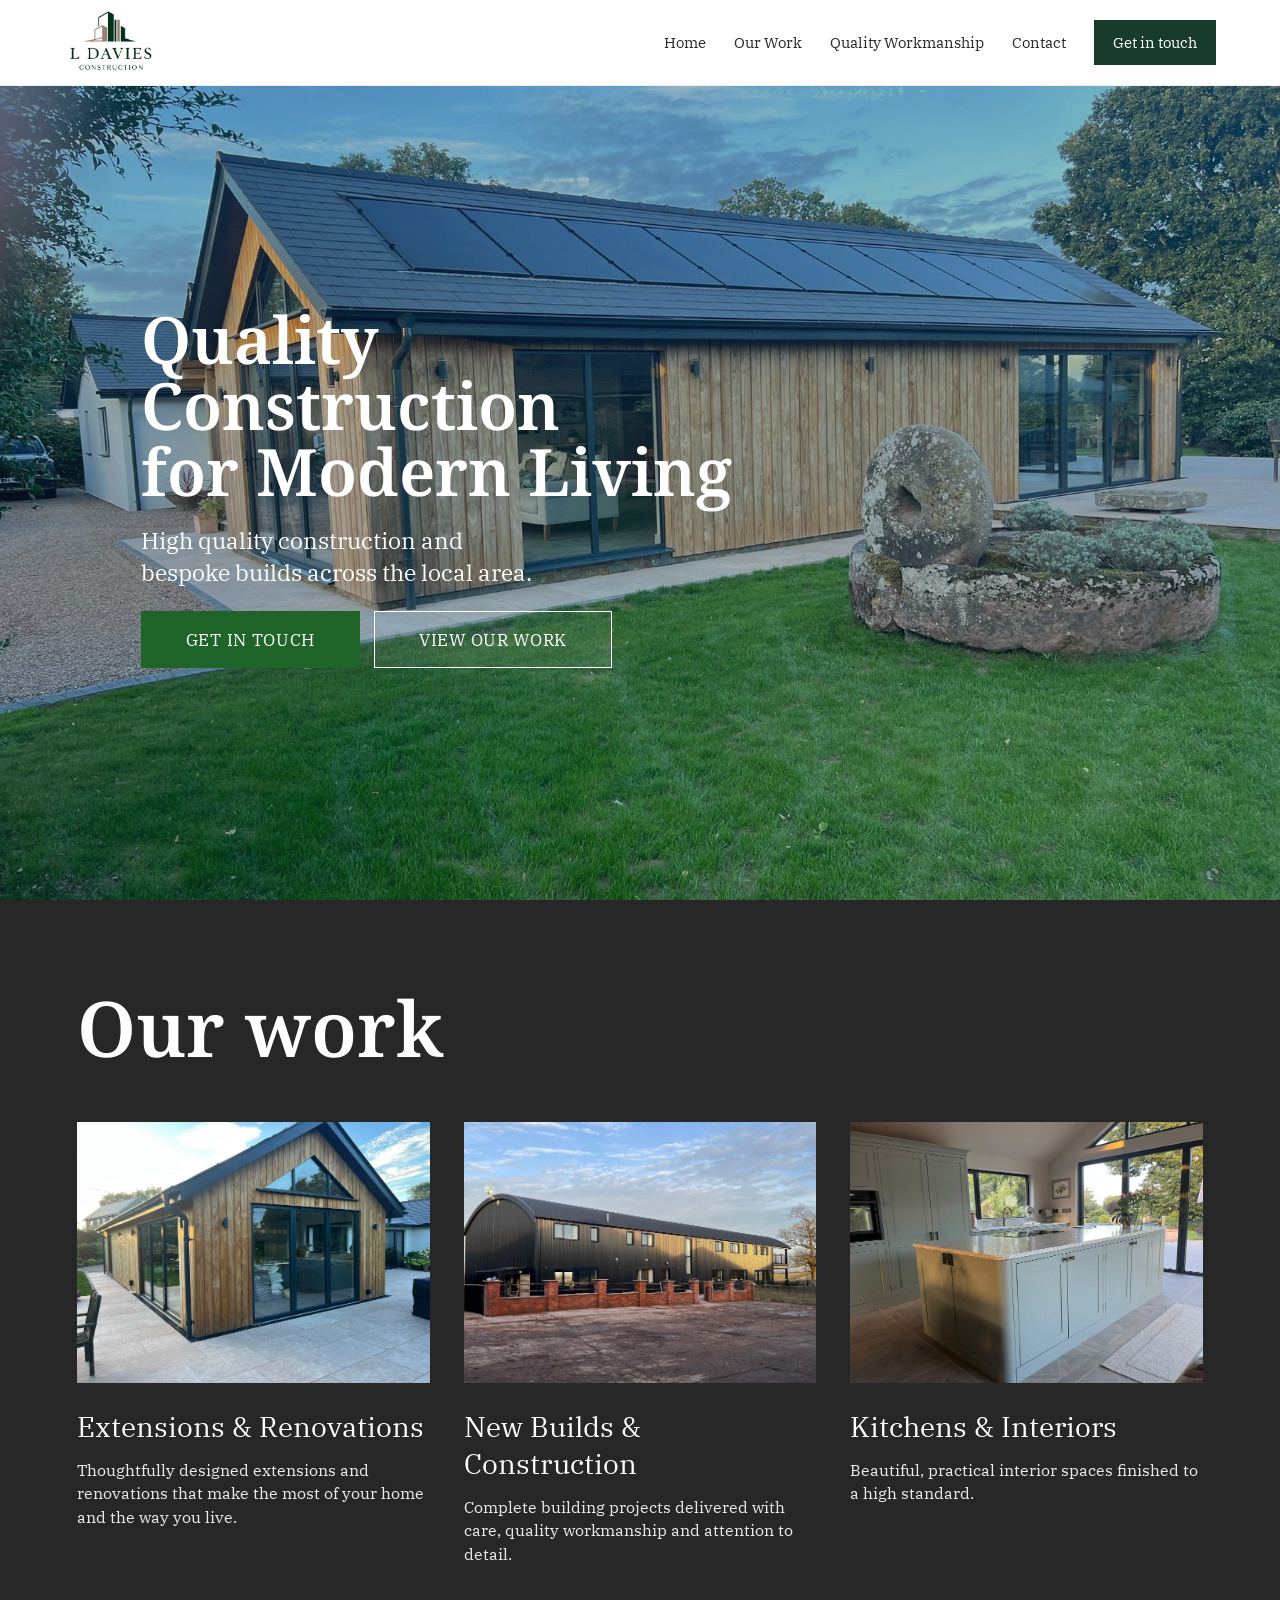
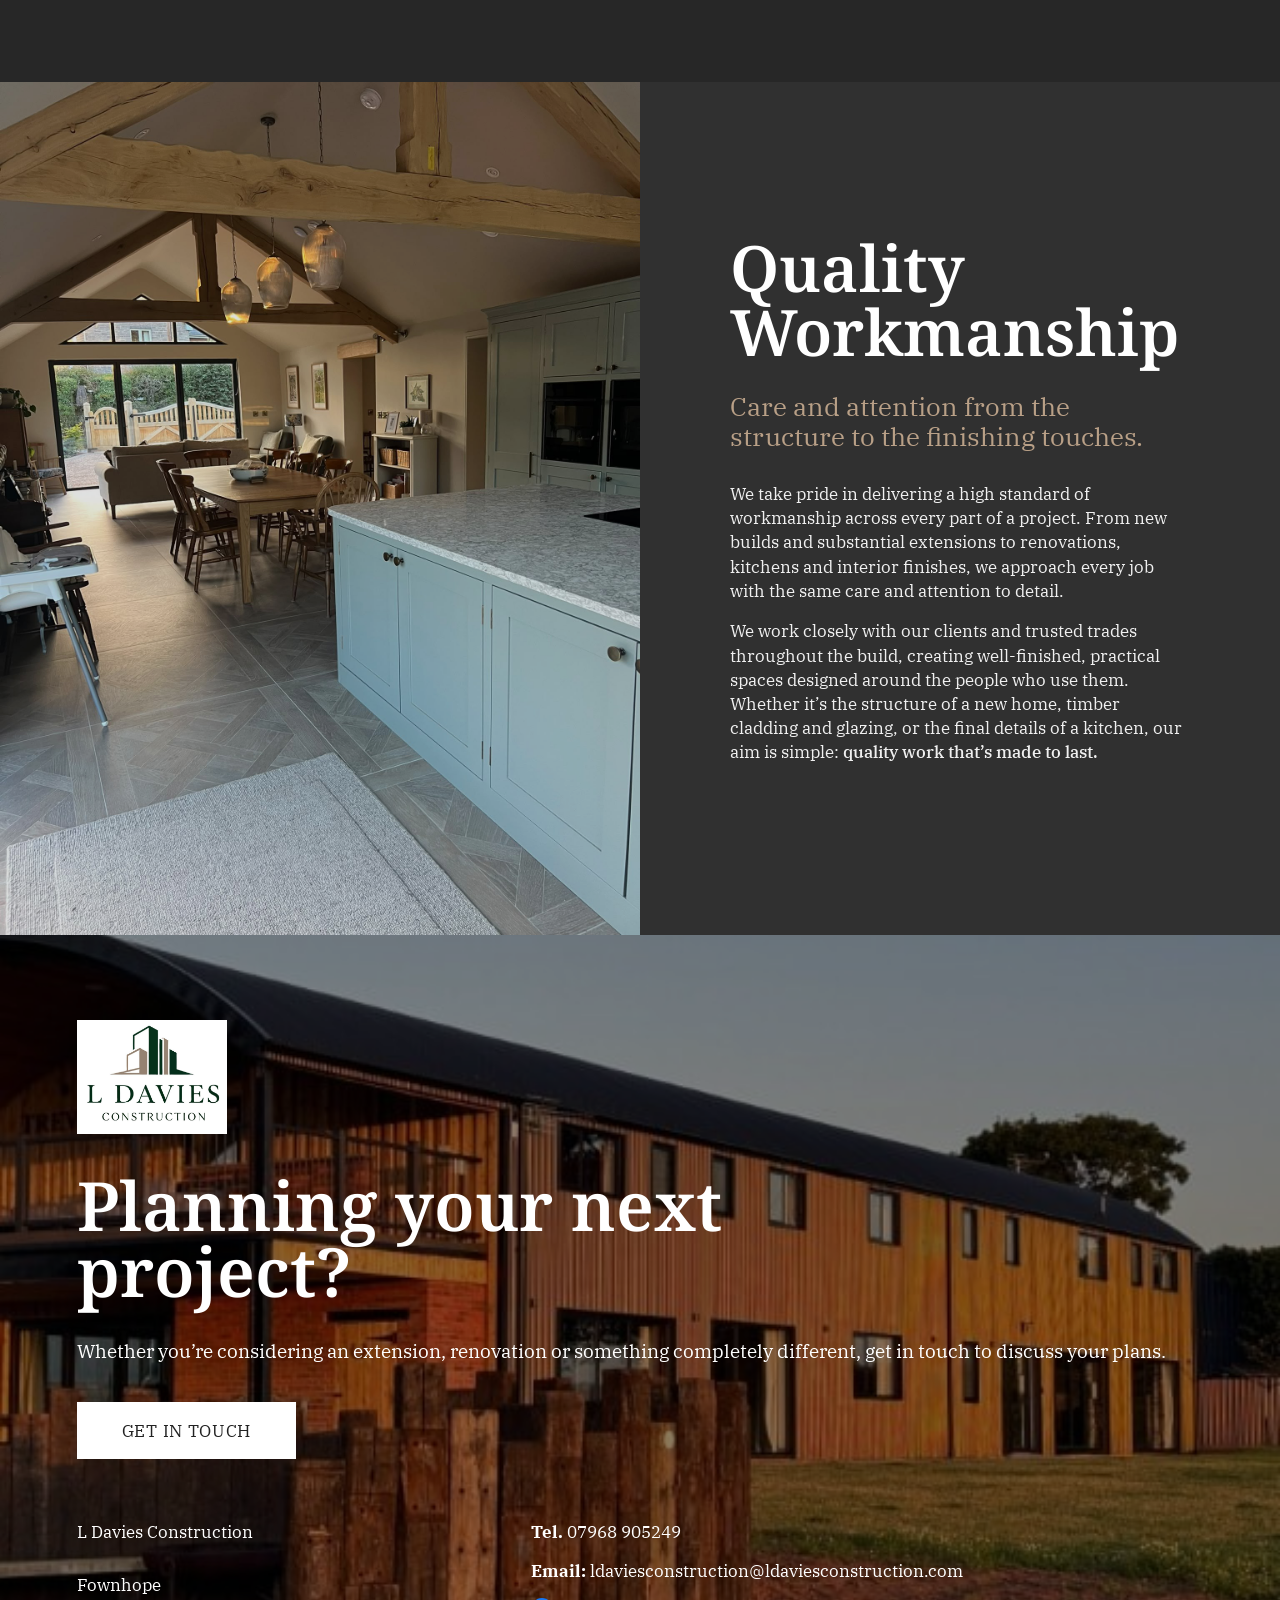
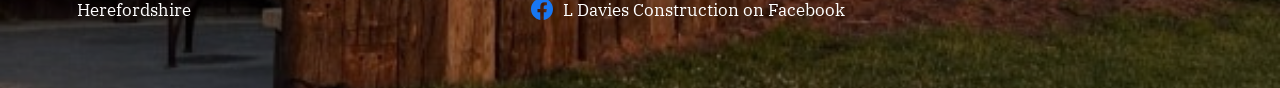
==== index.html @ bc43c735 "Update link text for consistency in navigation" ====
<!doctype html>
<html lang="en-GB">
<head>
  <meta charset="utf-8">
  <meta name="viewport" content="width=device-width, initial-scale=1">
  <title>L Davies Construction | Fownhope, Herefordshire</title>
  <meta name="description" content="L Davies Construction. Quality construction, extensions, renovations and interiors across Herefordshire.">
  <meta name="theme-color" content="#252525">
  <link rel="icon" href="assets/logo.jpg">
  <link rel="stylesheet" href="site.css?v=20260911-1">
</head>
<body>

<header class="topbar">
  <a class="top-logo" href="#home" aria-label="L Davies Construction home">
    <img src="assets/logo.jpg" alt="L Davies Construction">
  </a>
  <button class="menu-toggle" aria-expanded="false" aria-controls="main-nav">Menu</button>
  <nav id="main-nav" class="main-nav" aria-label="Main navigation">
    <a href="#home">Home</a>
    <a href="#work">Our Work</a>
    <a href="#quality">Quality Workmanship</a>
    <a href="#contact">Contact</a>
    <a class="top-contact" href="mailto:ldaviesconstruction@ldaviesconstruction.com?subject=Website%20Enquiry%20-%20L%20Davies%20Construction">Get in touch</a>
  </nav>
</header>

<main>
  <section id="home" class="hero">
    <img class="hero-bg" src="assets/extension-side.jpg" alt="Timber-clad extension by L Davies Construction">
    <div class="hero-shade"></div>
    <div class="hero-copy">
      <h1>Quality<br>Construction<br>for Modern Living</h1>
      <p>High quality construction and<br>bespoke builds across the local area.</p>
      <div class="hero-buttons">
        <a class="btn btn-green" href="mailto:ldaviesconstruction@ldaviesconstruction.com?subject=Website%20Enquiry%20-%20L%20Davies%20Construction">Get in touch</a>
        <a class="btn btn-outline" href="#work">View our work</a>
      </div>
    </div>
  </section>

  <section id="work" class="our-work">
    <div class="section-wrap">
      <h2>Our work</h2>
      <div class="work-columns">
        <article class="work-item">
          <img src="assets/extension-front.jpg" alt="Completed extension and renovation">
          <h3>Extensions &amp; Renovations</h3>
          <p>Thoughtfully designed extensions and renovations that make the most of your home and the way you live.</p>
        </article>
        <article class="work-item">
          <img src="assets/trevern-black.jpg" alt="Completed new build construction project">
          <h3>New Builds &amp; Construction</h3>
          <p>Complete building projects delivered with care, quality workmanship and attention to detail.</p>
        </article>
        <article class="work-item">
          <img src="assets/kitchen-main.jpg" alt="Completed kitchen and interior">
          <h3>Kitchens &amp; Interiors</h3>
          <p>Beautiful, practical interior spaces finished to a high standard.</p>
        </article>
      </div>
    </div>
  </section>

  <section id="quality" class="quality">
    <div class="quality-photo">
      <img src="assets/kitchen-wide.jpg" alt="Finished kitchen by L Davies Construction">
      <div class="quality-photo-shade"></div>
    </div>
    <div class="quality-text">
      <h2>Quality Workmanship</h2>
      <h3>Care and attention from the structure to the finishing touches.</h3>
      <p>We take pride in delivering a high standard of workmanship across every part of a project. From new builds and substantial extensions to renovations, kitchens and interior finishes, we approach every job with the same care and attention to detail.</p>
      <p>We work closely with our clients and trusted trades throughout the build, creating well-finished, practical spaces designed around the people who use them. Whether it’s the structure of a new home, timber cladding and glazing, or the final details of a kitchen, our aim is simple: <strong>quality work that’s made to last.</strong></p>
    </div>
  </section>

  <section id="contact" class="contact">
    <img class="contact-bg" src="assets/hero.jpg" alt="L Davies Construction completed project">
    <div class="contact-shade"></div>
    <div class="contact-inner">
      <img class="contact-logo" src="assets/logo.jpg" alt="L Davies Construction">
      <h2>Planning your next<br>project?</h2>
      <p class="contact-intro">Whether you’re considering an extension, renovation or something completely different, get in touch to discuss your plans.</p>
      <a class="btn btn-light contact-cta" href="mailto:ldaviesconstruction@ldaviesconstruction.com?subject=Website%20Enquiry%20-%20L%20Davies%20Construction">Get in touch</a>

      <div class="contact-grid">
        <div>
          <p class="business-name">L Davies Construction</p>
          <p>Fownhope<br>Herefordshire</p>
        </div>
        <div>
          <p><strong>Tel.</strong> <a href="tel:+447968905249">07968 905249</a></p>
          <p><strong>Email:</strong> <a href="mailto:ldaviesconstruction@ldaviesconstruction.com?subject=Website%20Enquiry%20-%20L%20Davies%20Construction">ldaviesconstruction@ldaviesconstruction.com</a></p>
          <p class="facebook-line">
            <a href="https://www.facebook.com/profile.php?id=61593290774981" target="_blank" rel="noopener" aria-label="L Davies Construction on Facebook">
              <span class="facebook-icon" aria-hidden="true">
                <svg viewBox="0 0 24 24" focusable="false" aria-hidden="true">
                  <path d="M24 12.073C24 5.405 18.627 0 12 0S0 5.405 0 12.073C0 18.099 4.388 23.094 10.125 24v-8.437H7.078v-3.49h3.047V9.413c0-3.023 1.792-4.69 4.533-4.69 1.312 0 2.686.235 2.686.235v2.971h-1.513c-1.49 0-1.956.93-1.956 1.887v2.257h3.328l-.532 3.49h-2.796V24C19.612 23.094 24 18.099 24 12.073z"/>
                </svg>
              </span>
              <span>L Davies Construction on Facebook</span>
            </a>
          </p>
        </div>
      </div>
    </div>
  </section>
</main>

<script>
const toggle = document.querySelector('.menu-toggle');
const nav = document.querySelector('.main-nav');
toggle.addEventListener('click', () => {
  const open = nav.classList.toggle('open');
  toggle.setAttribute('aria-expanded', String(open));
});
nav.querySelectorAll('a').forEach(link => {
  link.addEventListener('click', () => {
    nav.classList.remove('open');
    toggle.setAttribute('aria-expanded', 'false');
  });
});
</script>
</body>
</html>
---- site.css ----
@import url('https://fonts.googleapis.com/css2?family=IBM+Plex+Serif:wght@400;500&family=Noto+Serif:wght@600&display=swap');

*{box-sizing:border-box}
html{scroll-behavior:smooth}
:root{--charcoal:#272727;--charcoal2:#303030;--green:#1f6429;--gold:#b9a087;--white:#fff}
body{margin:0;font-family:"IBM Plex Serif",Georgia,serif;font-weight:400;color:#fff;background:#fff}
img{display:block;max-width:100%}
a{color:inherit}
h1,h2,h3,p{margin-top:0}
p{line-height:1.45}

.hero h1,.our-work h2,.quality-text h2,.contact h2{
  font-family:"Noto Serif",Georgia,serif;
  font-weight:600;
  background:transparent!important;
}
.hero h1::before,.hero h1::after,
.our-work h2::before,.our-work h2::after,
.quality-text h2::before,.quality-text h2::after,
.contact h2::before,.contact h2::after{
  content:none!important;
  display:none!important;
}

h3,p,a,button,.main-nav,.btn,.contact-grid,.work-item p,.quality-text p{
  font-family:"IBM Plex Serif",Georgia,serif;
  font-weight:400;
}

.topbar{height:86px;background:#fff;display:flex;align-items:center;justify-content:space-between;gap:32px;padding:0 5vw;position:sticky;top:0;z-index:100;border-bottom:1px solid #eee}
.top-logo img{height:70px;width:auto}
.main-nav{display:flex;align-items:center;gap:28px}
.main-nav a{color:#2b2b2b;text-decoration:none;font-size:.92rem;font-weight:400}
.main-nav .top-contact{background:#173c2b;color:#fff;padding:13px 19px}
.menu-toggle{display:none;border:0;background:none;color:#222;font-weight:400;font-size:1rem}

.hero{position:relative;min-height:760px;height:calc(100vh - 86px);overflow:hidden;background:#222}
.hero-bg{position:absolute;inset:0;width:100%;height:100%;object-fit:cover;object-position:center center}
.hero-shade{position:absolute;inset:0;background:rgba(17,45,58,.30)}
.hero-copy{position:absolute;z-index:2;left:11%;top:27%;max-width:760px}
.hero h1{font-size:clamp(3.7rem,5.1vw,5.7rem);line-height:1.01;margin-bottom:20px}
.hero p{font-size:clamp(1.35rem,1.8vw,1.9rem);line-height:1.42;margin-bottom:22px}
.hero-buttons{display:flex;gap:14px;flex-wrap:wrap}
.btn{display:inline-block;padding:16px 44px;font-size:1.08rem;font-weight:400;text-transform:uppercase;letter-spacing:.04em;text-decoration:none;border:1px solid transparent}
.btn-green{background:var(--green);color:#fff}
.btn-outline{background:rgba(255,255,255,.06);color:#fff;border-color:#fff}
.btn-light{background:#fff;color:#222;text-decoration:none}

.our-work{background:var(--charcoal);padding:90px 6vw 100px}
.section-wrap{max-width:1500px;margin:0 auto}
.our-work h2{font-size:clamp(3.5rem,6vw,6.3rem);line-height:1;margin-bottom:55px}
.work-columns{display:grid;grid-template-columns:repeat(3,1fr);gap:34px}
.work-item img{width:100%;aspect-ratio:1.35/1;object-fit:cover;margin-bottom:25px}
.work-item h3{font-size:clamp(1.6rem,2.2vw,2.2rem);margin-bottom:14px;font-weight:400}
.work-item p{color:#ececec;font-size:1rem;max-width:430px}

.quality{min-height:690px;display:grid;grid-template-columns:1fr 1fr}
.quality-photo{position:relative;min-height:690px;overflow:hidden}
.quality-photo img{width:100%;height:100%;object-fit:cover}
.quality-photo-shade{position:absolute;inset:0;background:rgba(0,0,0,.12)}
.quality-text{background:var(--charcoal2);padding:8vw 7vw;display:flex;flex-direction:column;justify-content:center}
.quality-text h2{font-size:clamp(3.2rem,5vw,5.8rem);line-height:1;margin-bottom:28px}
.quality-text h3{color:var(--gold);font-size:clamp(1.3rem,2vw,2rem);line-height:1.18;margin-bottom:30px;font-weight:400}
.quality-text p{font-size:1.04rem;color:#f0f0f0;max-width:700px;font-weight:400}
.quality-text strong{font-weight:500}

.contact{position:relative;min-height:700px;overflow:hidden}
.contact-bg{position:absolute;inset:0;width:100%;height:100%;object-fit:cover}
.contact-shade{position:absolute;inset:0;background:rgba(0,0,0,.46)}
.contact-inner{position:relative;z-index:2;max-width:1500px;min-height:700px;margin:0 auto;padding:85px 6vw 48px;display:flex;flex-direction:column}
.contact-logo{display:block;width:150px;height:auto;margin-bottom:38px}
.contact h2{font-size:clamp(3.4rem,5.3vw,5.5rem);line-height:.96;max-width:760px;margin-bottom:34px}
.contact-intro{font-size:clamp(1.1rem,1.5vw,1.35rem);font-weight:400;max-width:1100px}
.contact-cta{align-self:flex-start;margin-top:18px}
.contact-grid{margin-top:auto;padding-top:60px;display:grid;grid-template-columns:1fr 1.8fr;gap:80px;font-size:1.08rem;font-weight:400}
.contact-grid p{margin-bottom:14px}
.contact-grid a{text-decoration:none}
.contact-grid a:hover{text-decoration:underline}
.business-name{margin-bottom:28px!important;font-weight:400}
.facebook-line a{display:inline-flex;align-items:center;gap:10px}
.facebook-icon{width:22px;height:22px;flex:0 0 22px;display:inline-flex}
.facebook-icon svg{width:100%;height:100%;fill:#1877F2}

@media (max-width:900px){
  .topbar{height:76px;padding:0 22px}
  .top-logo img{height:60px}
  .menu-toggle{display:block}
  .main-nav{display:none;position:absolute;top:76px;left:0;right:0;background:#fff;padding:20px 24px 26px;flex-direction:column;align-items:stretch;gap:18px;border-bottom:1px solid #ddd}
  .main-nav.open{display:flex}
  .main-nav .top-contact{text-align:center}
  .hero{min-height:690px;height:auto}
  .hero-copy{position:relative;left:auto;top:auto;padding:230px 24px 70px;max-width:680px}
  .hero h1{font-size:3.55rem}
  .hero p{font-size:1.3rem}
  .btn{padding:15px 26px;font-size:1rem}
  .our-work{padding:70px 24px}
  .work-columns{grid-template-columns:1fr;gap:52px}
  .work-item img{aspect-ratio:16/10}
  .quality{grid-template-columns:1fr}
  .quality-photo{min-height:420px}
  .quality-text{padding:65px 24px}
  .contact{min-height:720px}
  .contact-inner{padding:70px 24px 38px;min-height:720px}
  .contact-grid{grid-template-columns:1fr;gap:18px;padding-top:45px}
}

@media (max-width:520px){
  .hero{min-height:670px}
  .hero-bg{object-position:58% center}
  .hero-shade{background:linear-gradient(90deg,rgba(15,35,42,.55),rgba(15,35,42,.2))}
  .hero-copy{padding-top:220px;padding-bottom:55px}
  .hero h1{font-size:2.95rem}
  .hero p{font-size:1.12rem}
  .hero-buttons{flex-direction:column;align-items:flex-start}
  .our-work h2,.quality-text h2,.contact h2{font-size:3rem}
}
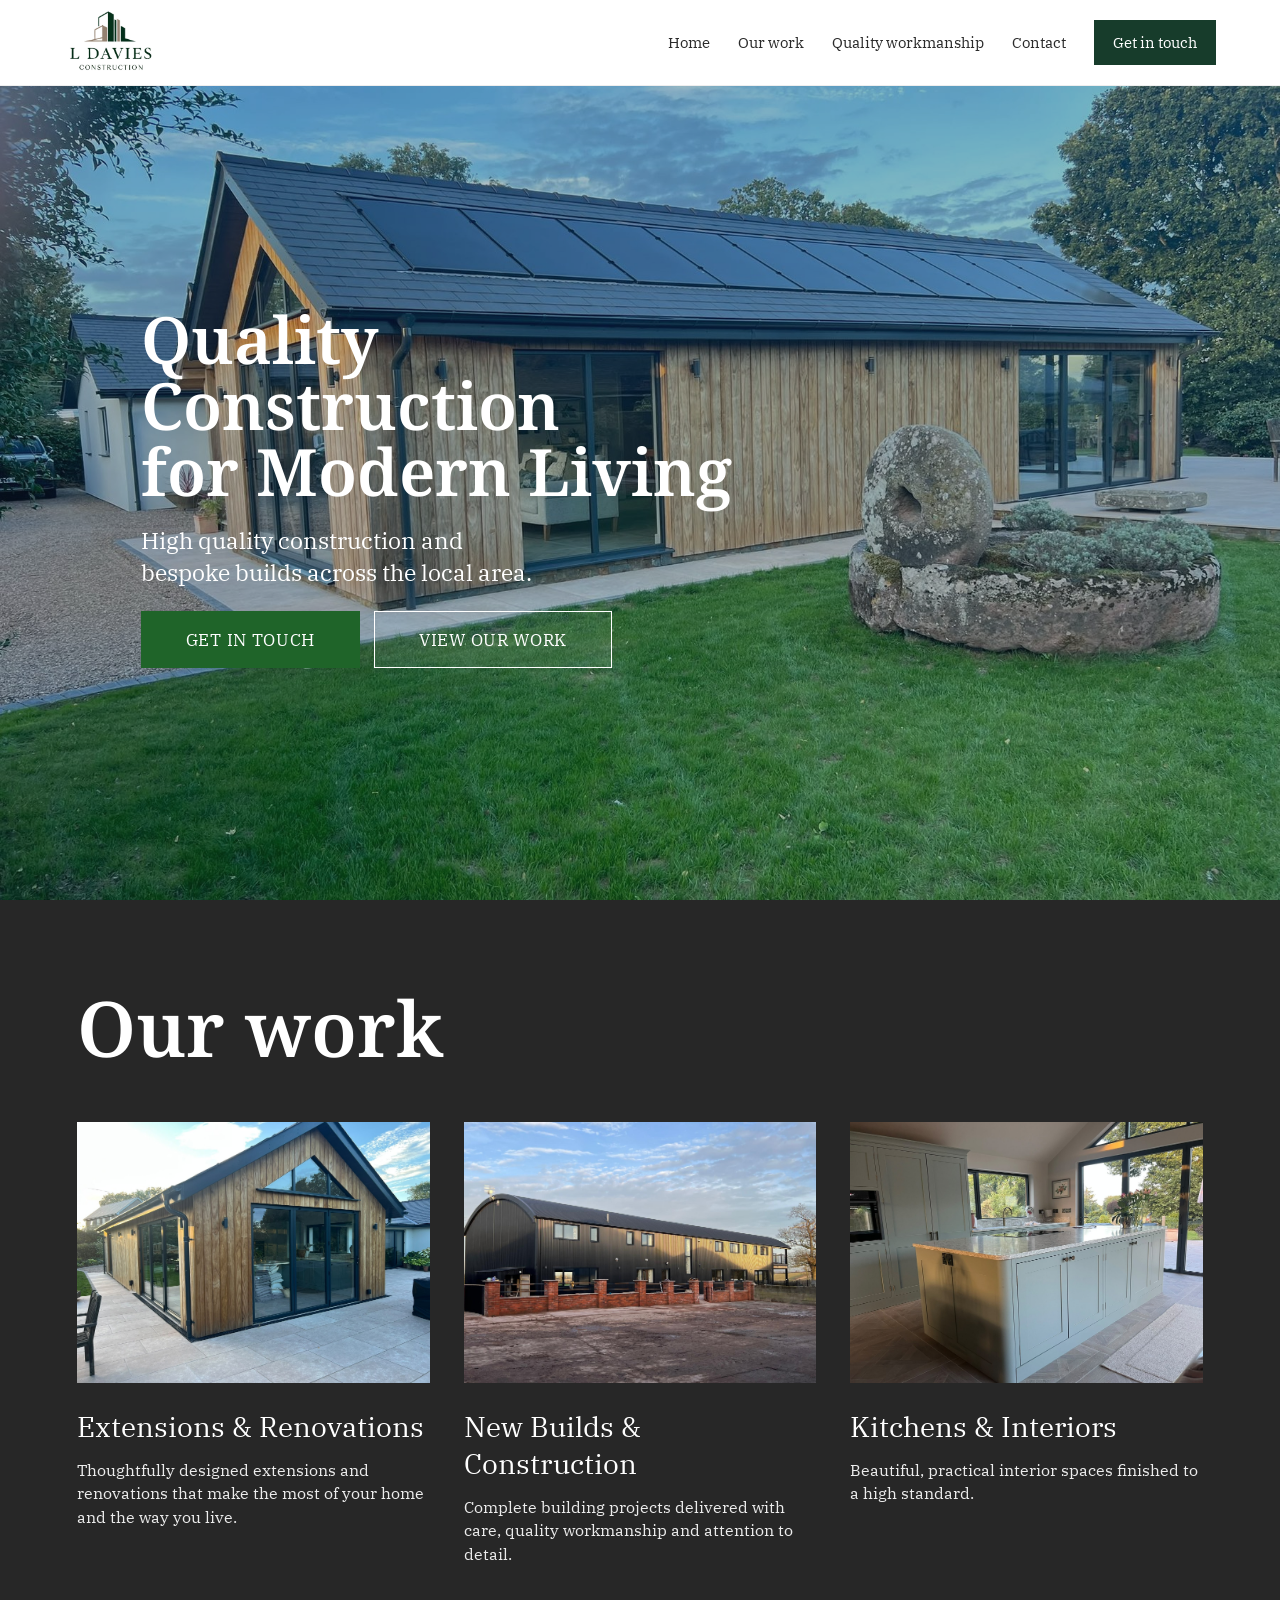
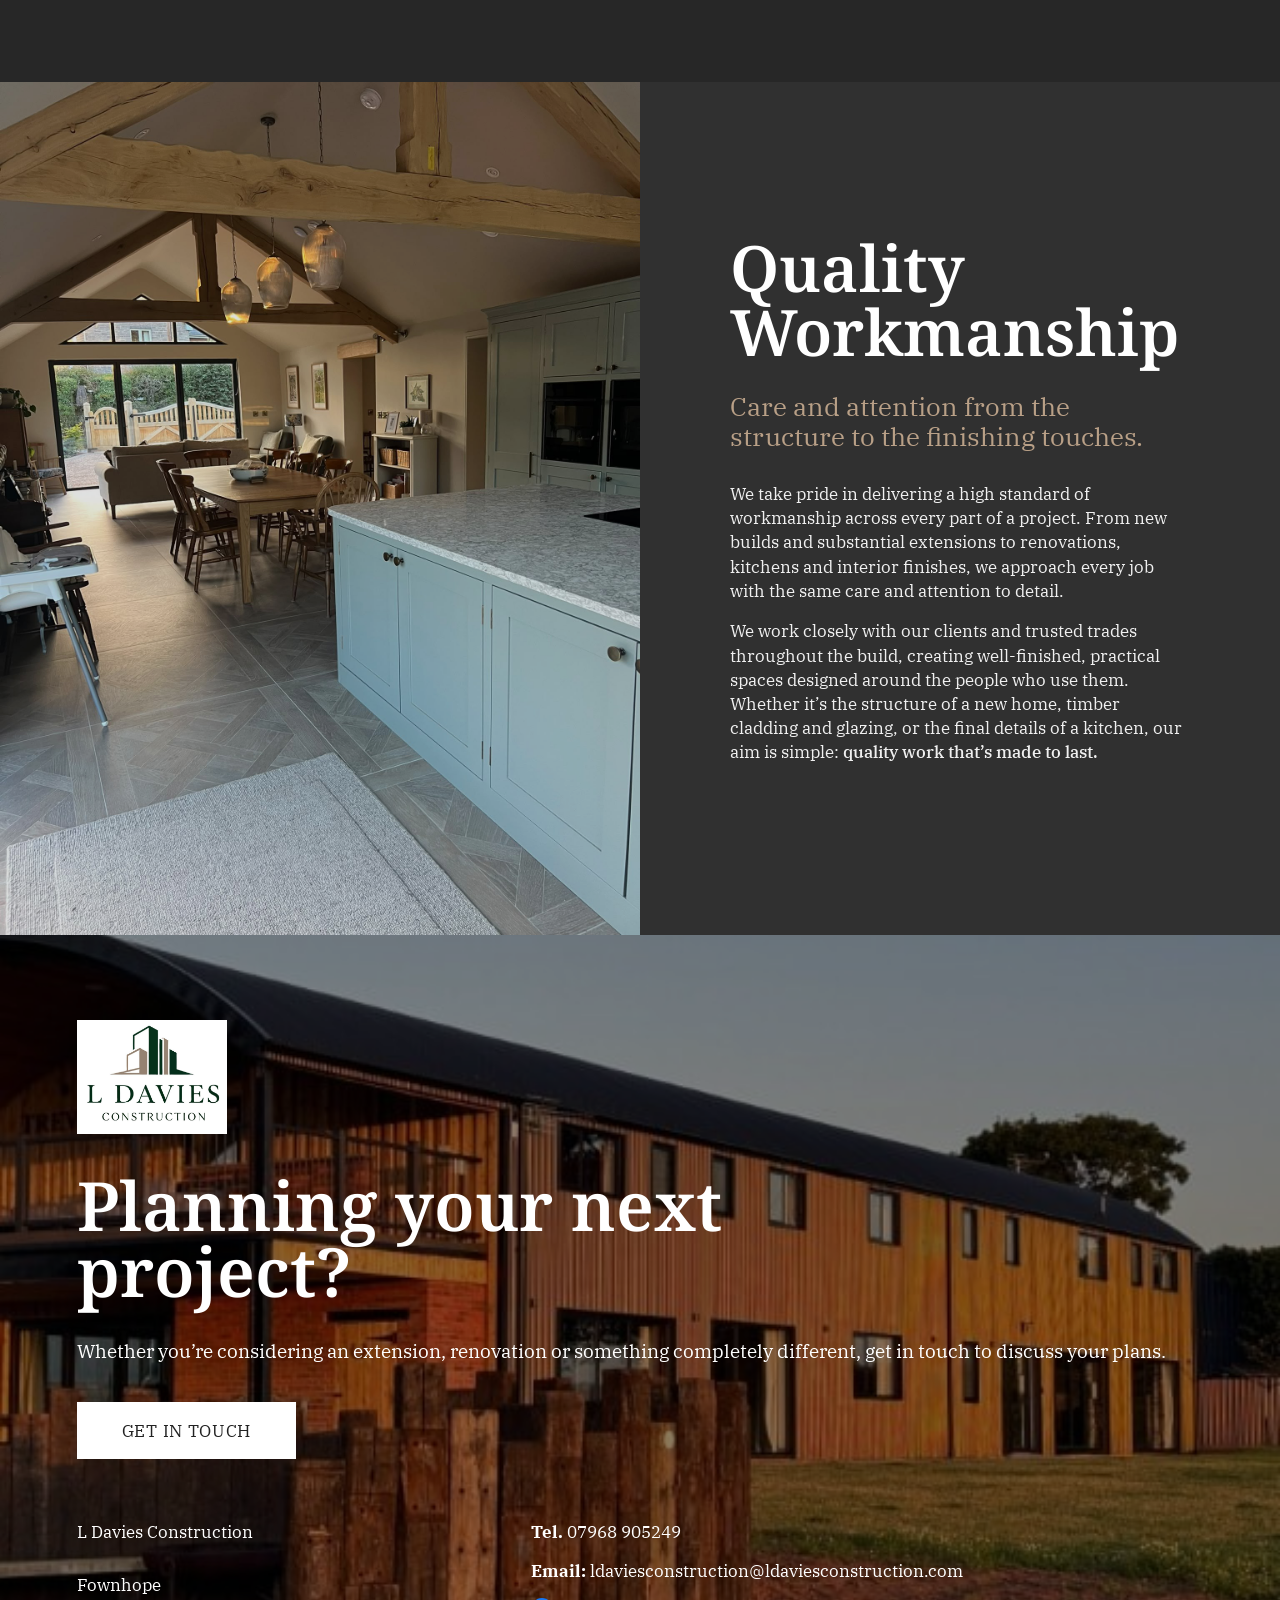
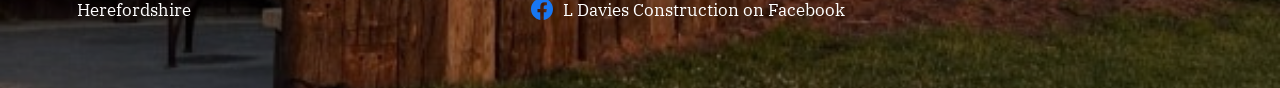
==== commit d92ef7f5: "Add files via upload" ====
--- a/index.html
+++ b/index.html
@@ -18,8 +18,8 @@
   <button class="menu-toggle" aria-expanded="false" aria-controls="main-nav">Menu</button>
   <nav id="main-nav" class="main-nav" aria-label="Main navigation">
     <a href="#home">Home</a>
-    <a href="#work">Our Work</a>
-    <a href="#quality">Quality Workmanship</a>
+    <a href="work.html">Our work</a>
+    <a href="#quality">Quality workmanship</a>
     <a href="#contact">Contact</a>
     <a class="top-contact" href="mailto:ldaviesconstruction@ldaviesconstruction.com?subject=Website%20Enquiry%20-%20L%20Davies%20Construction">Get in touch</a>
   </nav>
@@ -34,7 +34,7 @@
       <p>High quality construction and<br>bespoke builds across the local area.</p>
       <div class="hero-buttons">
         <a class="btn btn-green" href="mailto:ldaviesconstruction@ldaviesconstruction.com?subject=Website%20Enquiry%20-%20L%20Davies%20Construction">Get in touch</a>
-        <a class="btn btn-outline" href="#work">View our work</a>
+        <a class="btn btn-outline" href="work.html">View our work</a>
       </div>
     </div>
   </section>
@@ -45,17 +45,17 @@
       <div class="work-columns">
         <article class="work-item">
           <img src="assets/extension-front.jpg" alt="Completed extension and renovation">
-          <h3>Extensions &amp; Renovations</h3>
+          <h3><a href="work.html?filter=extensions" style="color:inherit;text-decoration:none">Extensions &amp; Renovations</a></h3>
           <p>Thoughtfully designed extensions and renovations that make the most of your home and the way you live.</p>
         </article>
         <article class="work-item">
           <img src="assets/trevern-black.jpg" alt="Completed new build construction project">
-          <h3>New Builds &amp; Construction</h3>
+          <h3><a href="work.html?filter=new-builds" style="color:inherit;text-decoration:none">New Builds &amp; Construction</a></h3>
           <p>Complete building projects delivered with care, quality workmanship and attention to detail.</p>
         </article>
         <article class="work-item">
           <img src="assets/kitchen-main.jpg" alt="Completed kitchen and interior">
-          <h3>Kitchens &amp; Interiors</h3>
+          <h3><a href="work.html?filter=interiors" style="color:inherit;text-decoration:none">Kitchens &amp; Interiors</a></h3>
           <p>Beautiful, practical interior spaces finished to a high standard.</p>
         </article>
       </div>
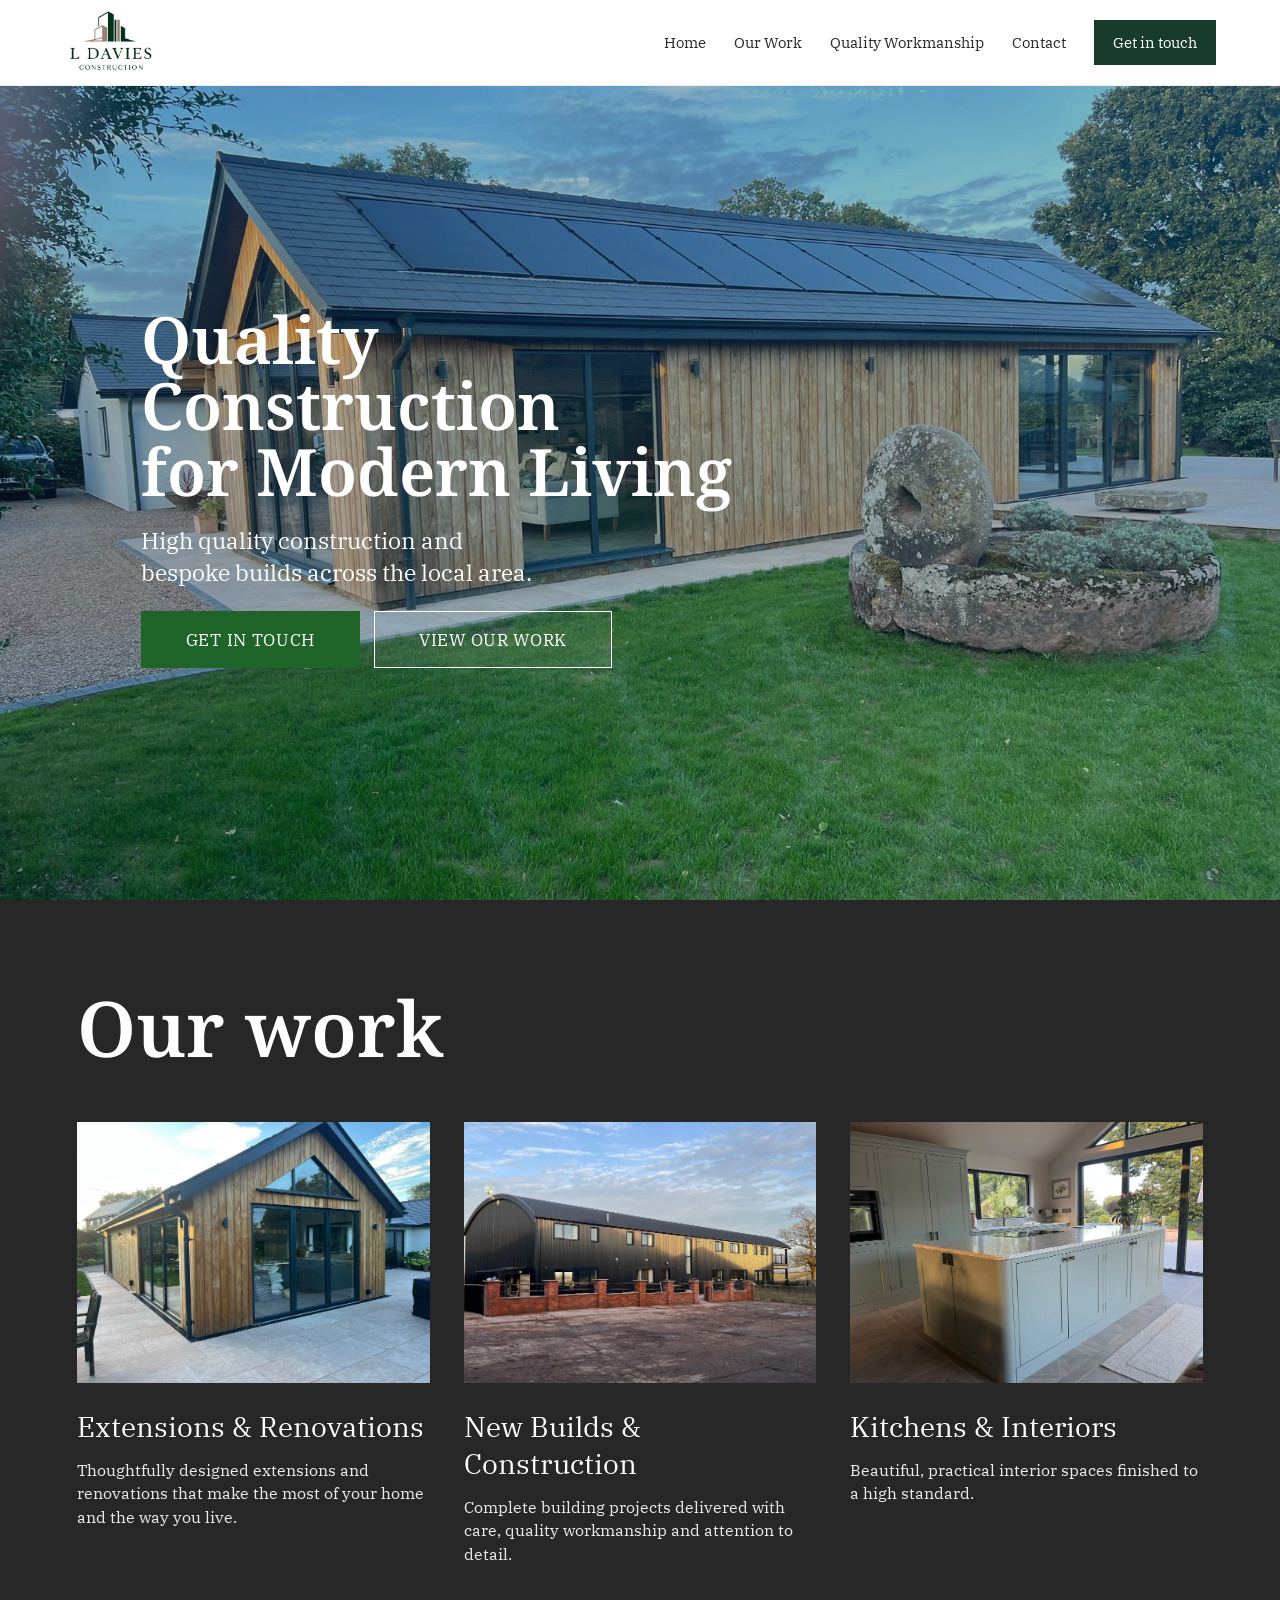
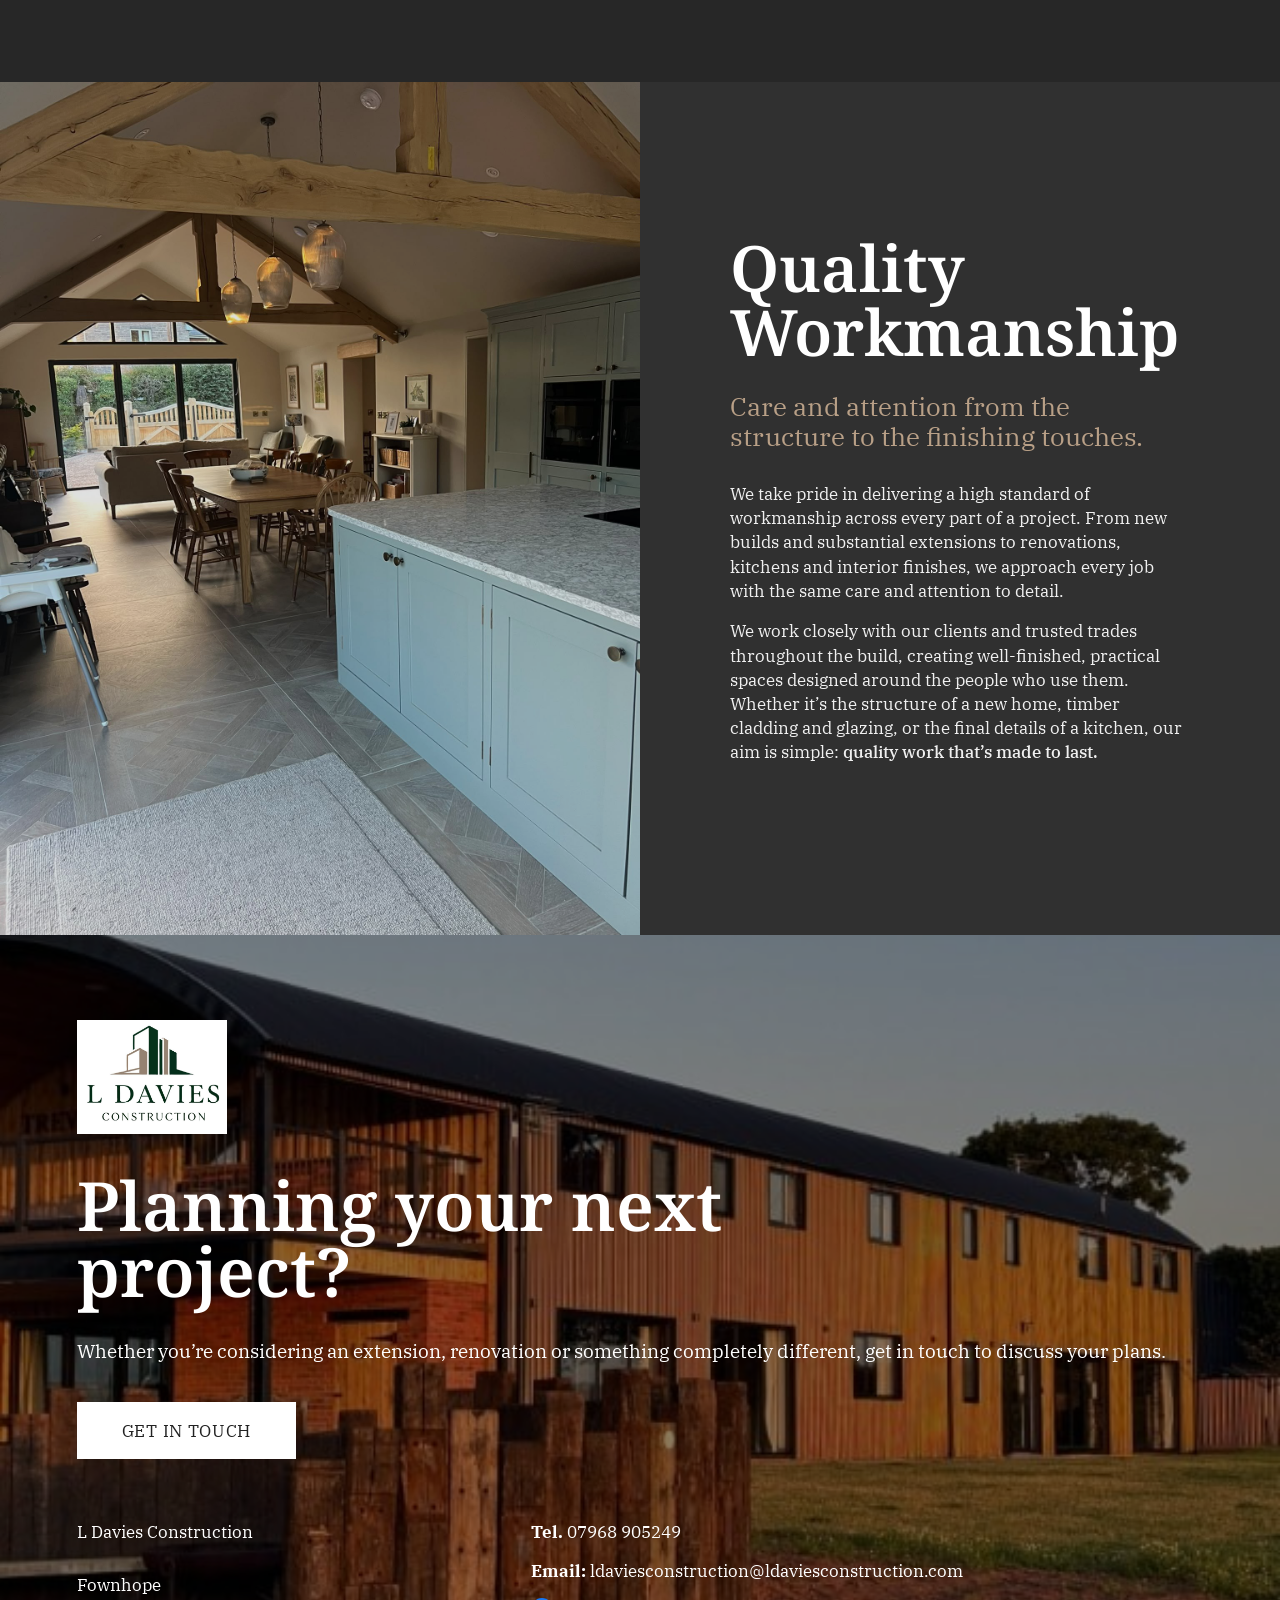
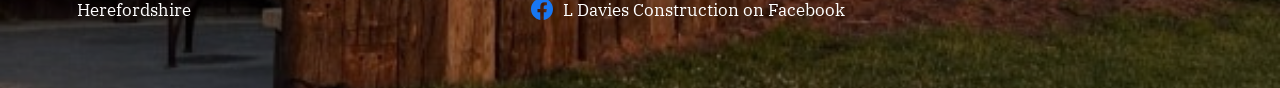
==== commit df3ee662: "Correct capitalization in navigation links" ====
--- a/index.html
+++ b/index.html
@@ -18,10 +18,10 @@
   <button class="menu-toggle" aria-expanded="false" aria-controls="main-nav">Menu</button>
   <nav id="main-nav" class="main-nav" aria-label="Main navigation">
     <a href="#home">Home</a>
-    <a href="work.html">Our work</a>
-    <a href="#quality">Quality workmanship</a>
+    <a href="work.html">Our Work</a>
+    <a href="#quality">Quality Workmanship</a>
     <a href="#contact">Contact</a>
-    <a class="top-contact" href="mailto:ldaviesconstruction@ldaviesconstruction.com?subject=Website%20Enquiry%20-%20L%20Davies%20Construction">Get in touch</a>
+    <a class="top-contact" href="mailto:ldaviesconstruction@outlook.com?subject=Website%20Enquiry%20-%20L%20Davies%20Construction">Get in touch</a>
   </nav>
 </header>
 
@@ -45,17 +45,17 @@
       <div class="work-columns">
         <article class="work-item">
           <img src="assets/extension-front.jpg" alt="Completed extension and renovation">
-          <h3><a href="work.html?filter=extensions" style="color:inherit;text-decoration:none">Extensions &amp; Renovations</a></h3>
+          <h3>Extensions &amp; Renovations</h3>
           <p>Thoughtfully designed extensions and renovations that make the most of your home and the way you live.</p>
         </article>
         <article class="work-item">
           <img src="assets/trevern-black.jpg" alt="Completed new build construction project">
-          <h3><a href="work.html?filter=new-builds" style="color:inherit;text-decoration:none">New Builds &amp; Construction</a></h3>
+          <h3>New Builds &amp; Construction</h3>
           <p>Complete building projects delivered with care, quality workmanship and attention to detail.</p>
         </article>
         <article class="work-item">
           <img src="assets/kitchen-main.jpg" alt="Completed kitchen and interior">
-          <h3><a href="work.html?filter=interiors" style="color:inherit;text-decoration:none">Kitchens &amp; Interiors</a></h3>
+          <h3>Kitchens &amp; Interiors</h3>
           <p>Beautiful, practical interior spaces finished to a high standard.</p>
         </article>
       </div>
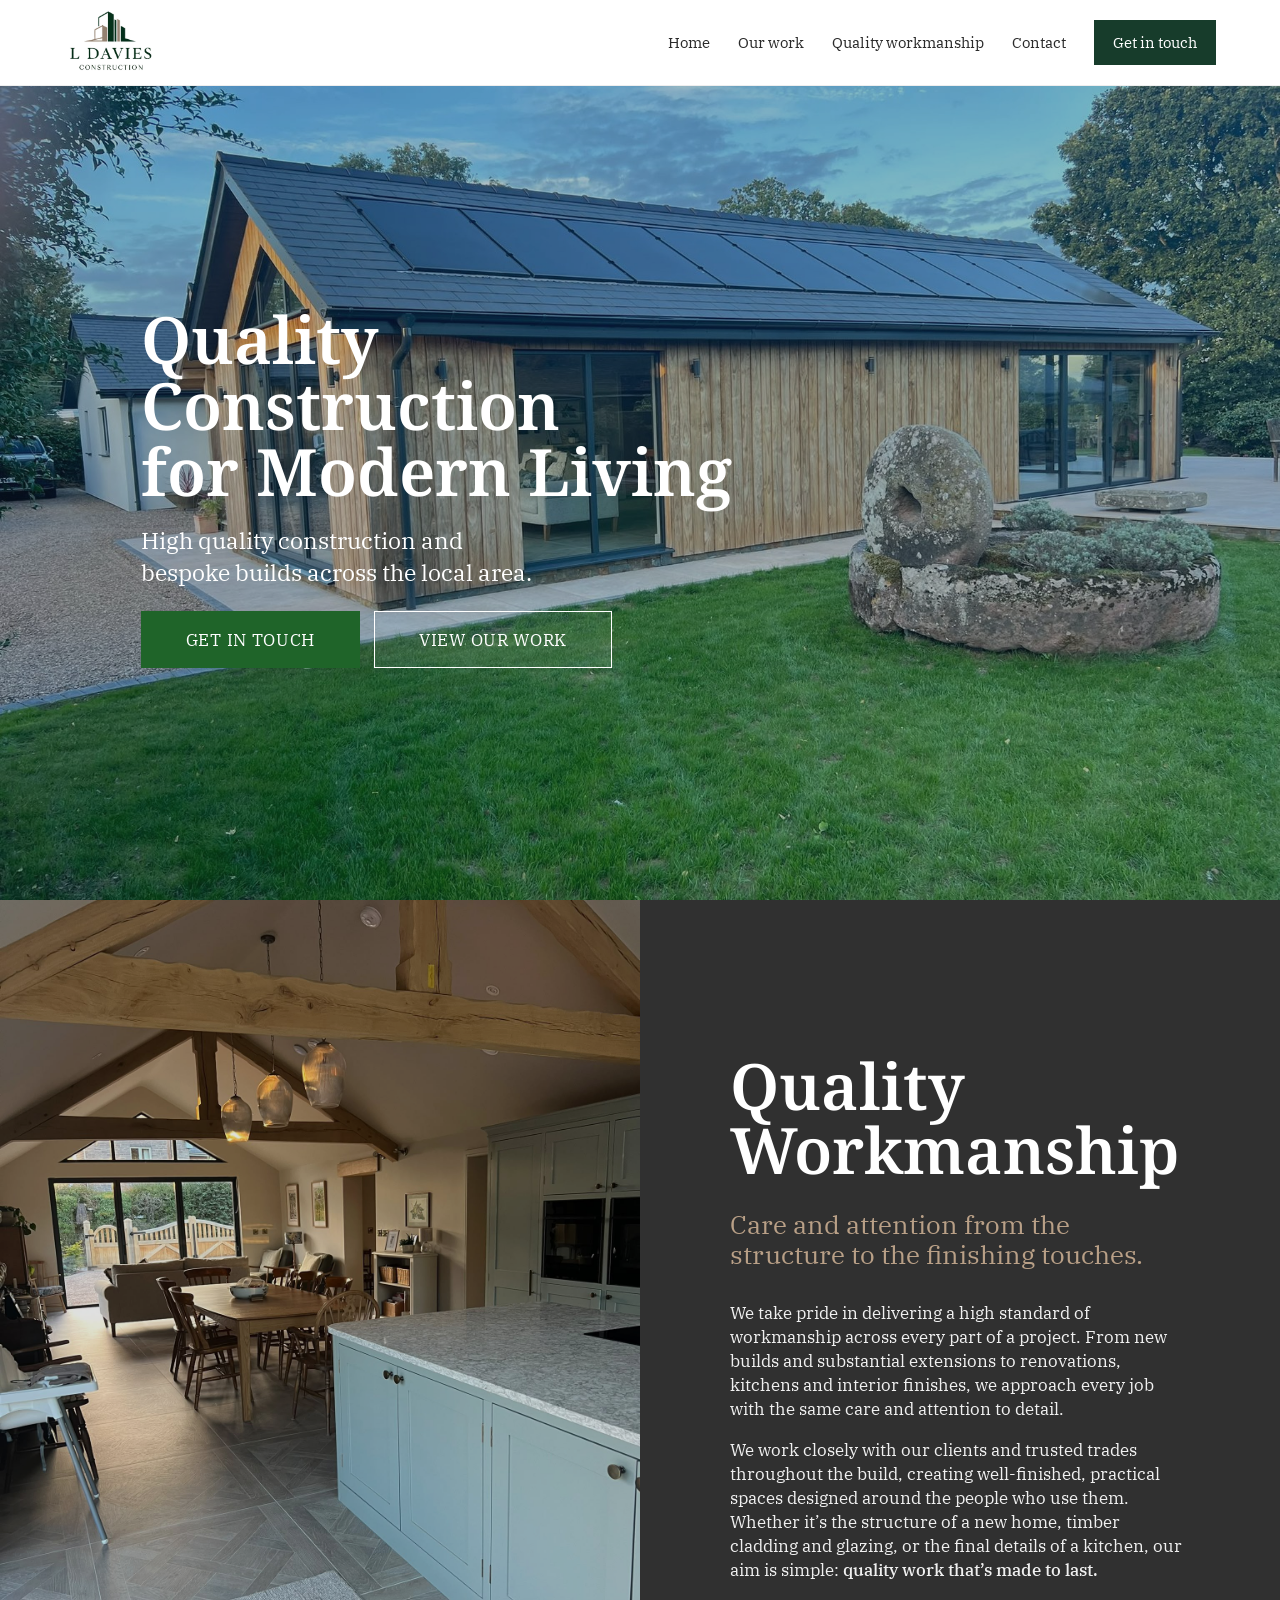
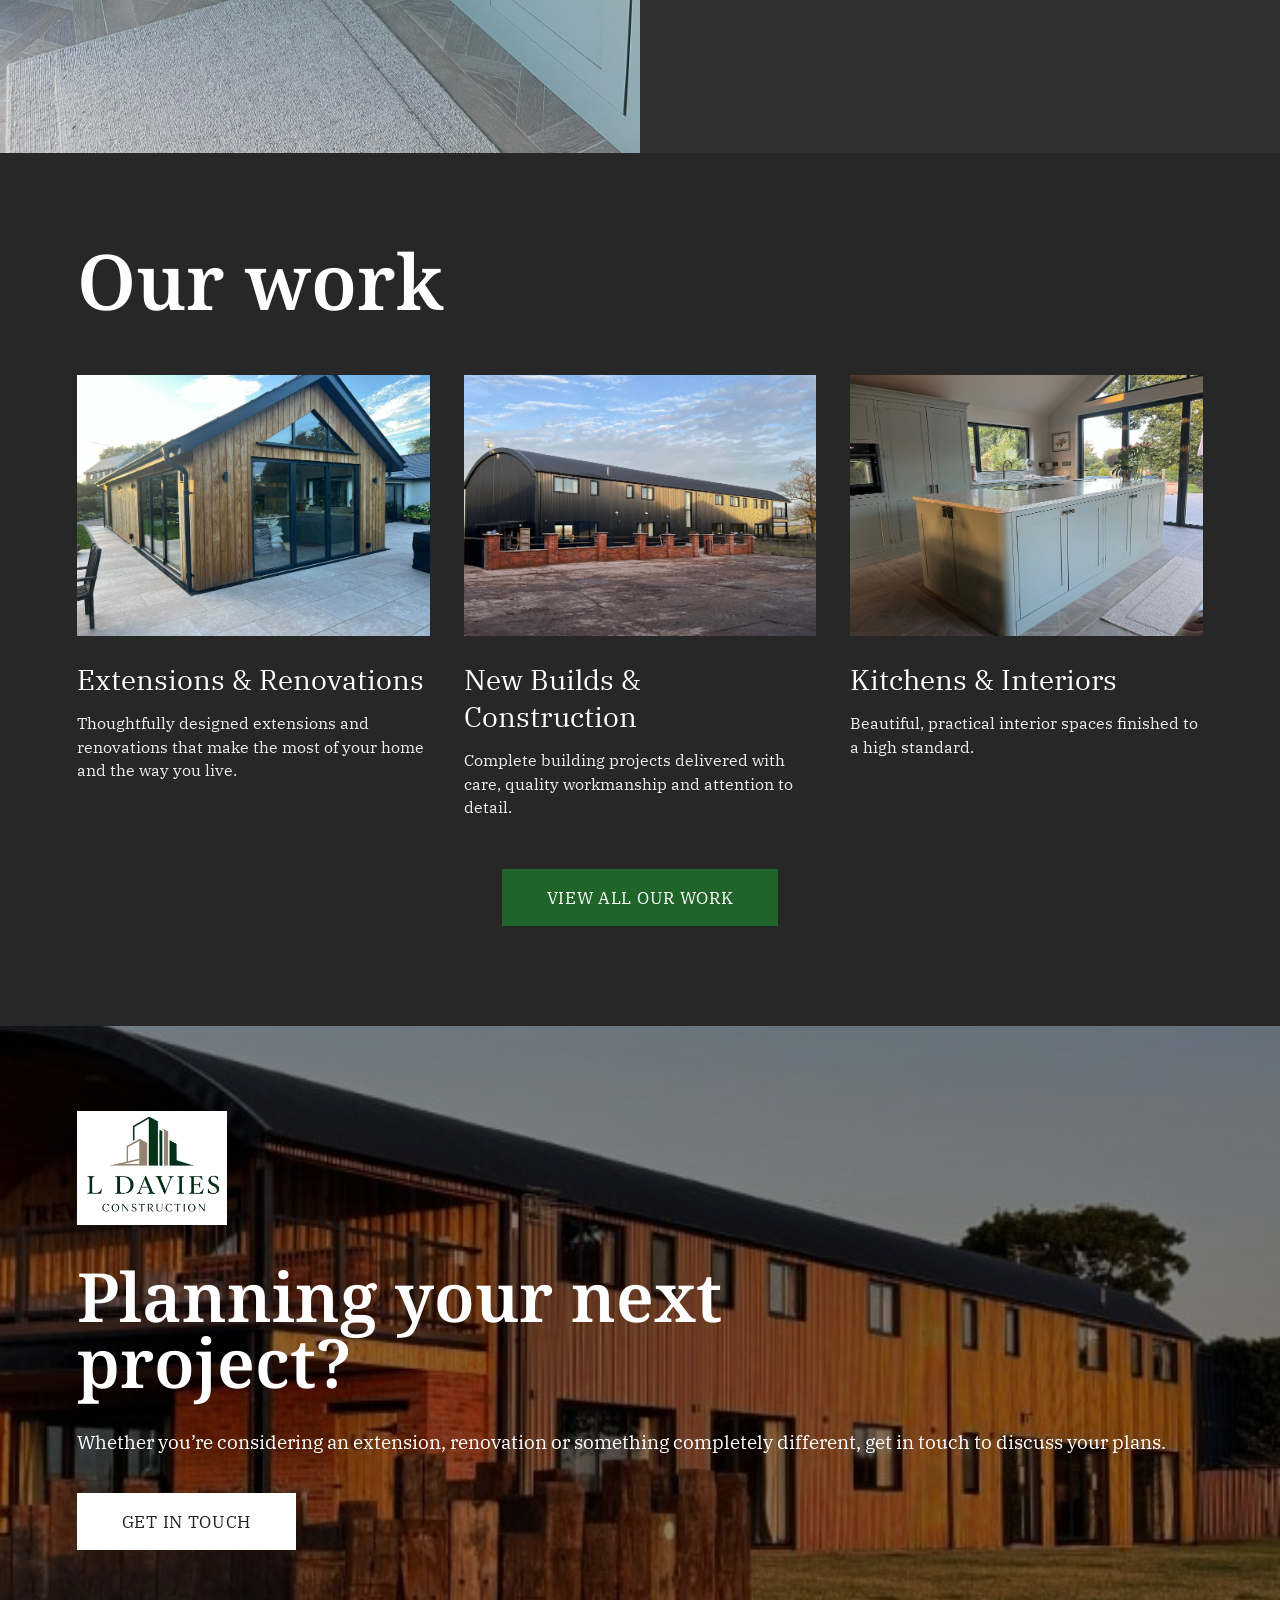
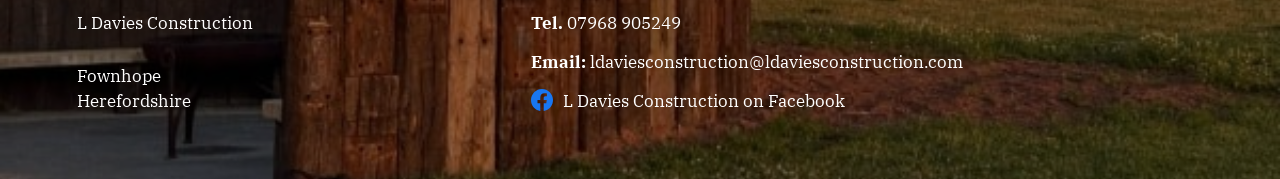
==== commit f9e11820: "Add files via upload" ====
--- a/index.html
+++ b/index.html
@@ -8,6 +8,11 @@
   <meta name="theme-color" content="#252525">
   <link rel="icon" href="assets/logo.jpg">
   <link rel="stylesheet" href="site.css?v=20260911-1">
+  <style>
+.work-link{display:block;color:inherit;text-decoration:none}
+.work-link:hover h3{text-decoration:underline;text-underline-offset:4px}
+.work-all-link{text-align:center;margin-top:34px}
+  </style>
 </head>
 <body>
 
@@ -18,10 +23,10 @@
   <button class="menu-toggle" aria-expanded="false" aria-controls="main-nav">Menu</button>
   <nav id="main-nav" class="main-nav" aria-label="Main navigation">
     <a href="#home">Home</a>
-    <a href="work.html">Our Work</a>
-    <a href="#quality">Quality Workmanship</a>
+    <a href="work.html">Our work</a>
+    <a href="#quality">Quality workmanship</a>
     <a href="#contact">Contact</a>
-    <a class="top-contact" href="mailto:ldaviesconstruction@outlook.com?subject=Website%20Enquiry%20-%20L%20Davies%20Construction">Get in touch</a>
+    <a class="top-contact" href="mailto:ldaviesconstruction@ldaviesconstruction.com?subject=Website%20Enquiry%20-%20L%20Davies%20Construction">Get in touch</a>
   </nav>
 </header>
 
@@ -39,29 +44,6 @@
     </div>
   </section>
 
-  <section id="work" class="our-work">
-    <div class="section-wrap">
-      <h2>Our work</h2>
-      <div class="work-columns">
-        <article class="work-item">
-          <img src="assets/extension-front.jpg" alt="Completed extension and renovation">
-          <h3>Extensions &amp; Renovations</h3>
-          <p>Thoughtfully designed extensions and renovations that make the most of your home and the way you live.</p>
-        </article>
-        <article class="work-item">
-          <img src="assets/trevern-black.jpg" alt="Completed new build construction project">
-          <h3>New Builds &amp; Construction</h3>
-          <p>Complete building projects delivered with care, quality workmanship and attention to detail.</p>
-        </article>
-        <article class="work-item">
-          <img src="assets/kitchen-main.jpg" alt="Completed kitchen and interior">
-          <h3>Kitchens &amp; Interiors</h3>
-          <p>Beautiful, practical interior spaces finished to a high standard.</p>
-        </article>
-      </div>
-    </div>
-  </section>
-
   <section id="quality" class="quality">
     <div class="quality-photo">
       <img src="assets/kitchen-wide.jpg" alt="Finished kitchen by L Davies Construction">
@@ -72,6 +54,30 @@
       <h3>Care and attention from the structure to the finishing touches.</h3>
       <p>We take pride in delivering a high standard of workmanship across every part of a project. From new builds and substantial extensions to renovations, kitchens and interior finishes, we approach every job with the same care and attention to detail.</p>
       <p>We work closely with our clients and trusted trades throughout the build, creating well-finished, practical spaces designed around the people who use them. Whether it’s the structure of a new home, timber cladding and glazing, or the final details of a kitchen, our aim is simple: <strong>quality work that’s made to last.</strong></p>
+    </div>
+  </section>
+
+  <section id="work" class="our-work">
+    <div class="section-wrap">
+      <h2>Our work</h2>
+      <div class="work-columns">
+        <a class="work-item work-link" href="work.html?filter=extensions" aria-label="View Extensions and Renovations projects">
+          <img src="assets/extension-front.jpg" alt="Completed extension and renovation">
+          <h3>Extensions &amp; Renovations</h3>
+          <p>Thoughtfully designed extensions and renovations that make the most of your home and the way you live.</p>
+        </a>
+        <a class="work-item work-link" href="work.html?filter=new-builds" aria-label="View New Builds and Construction projects">
+          <img src="assets/trevern-black.jpg" alt="Completed new build construction project">
+          <h3>New Builds &amp; Construction</h3>
+          <p>Complete building projects delivered with care, quality workmanship and attention to detail.</p>
+        </a>
+        <a class="work-item work-link" href="work.html?filter=interiors" aria-label="View Kitchens and Interiors projects">
+          <img src="assets/kitchen-main.jpg" alt="Completed kitchen and interior">
+          <h3>Kitchens &amp; Interiors</h3>
+          <p>Beautiful, practical interior spaces finished to a high standard.</p>
+        </a>
+      </div>
+      <div class="work-all-link"><a class="btn btn-green" href="work.html">View all our work</a></div>
     </div>
   </section>
 
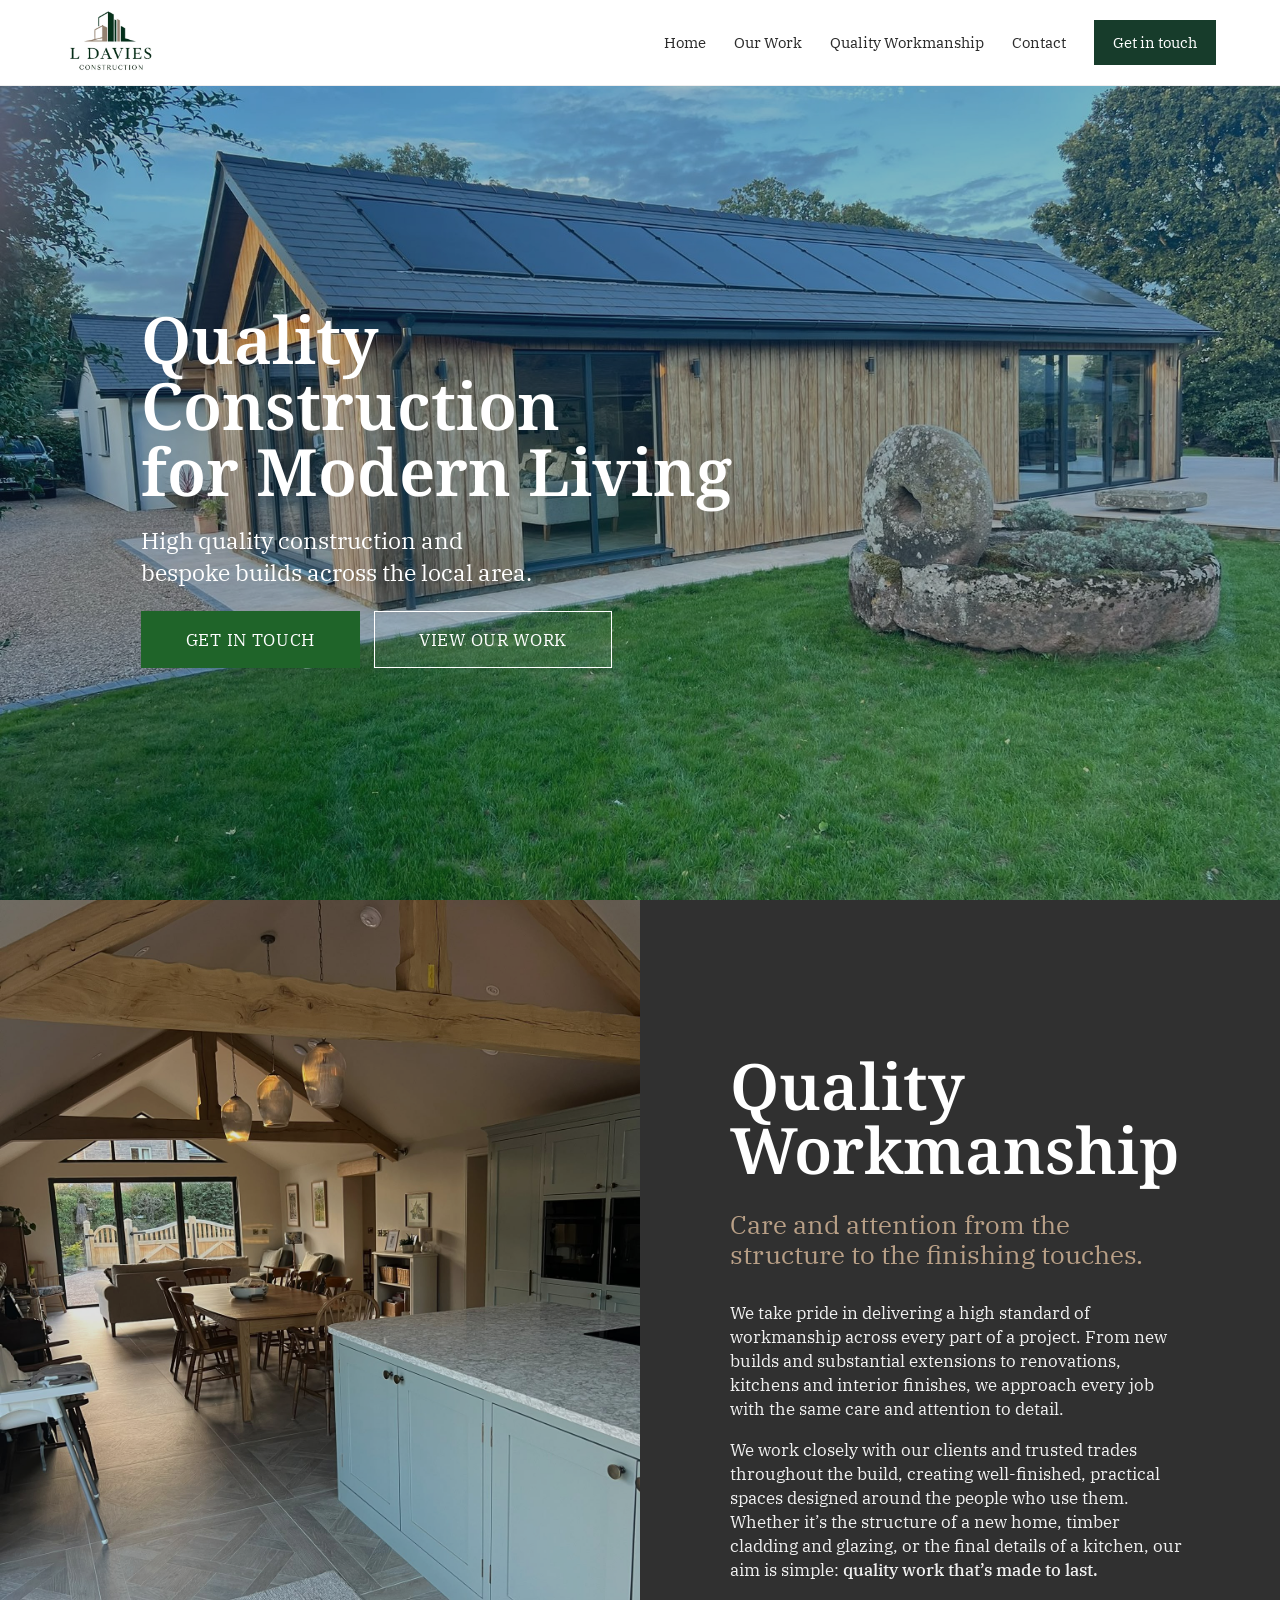
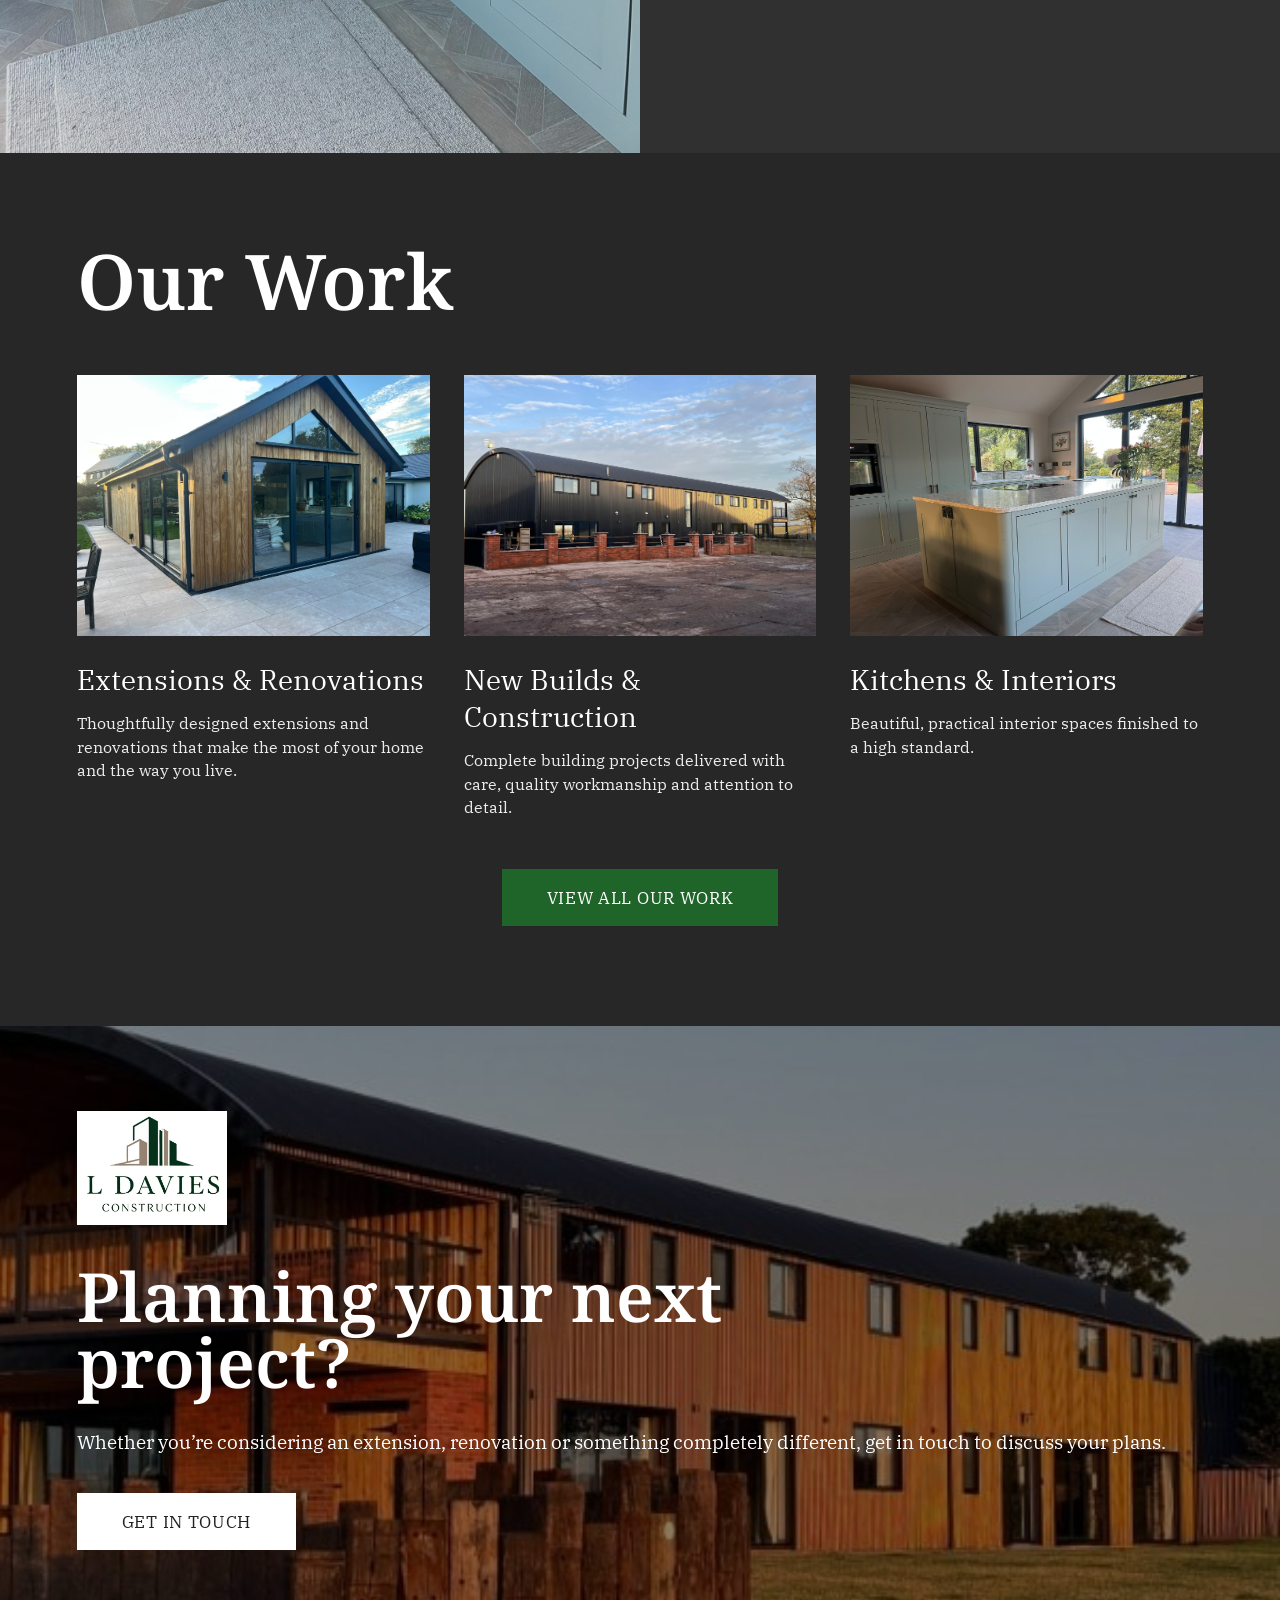
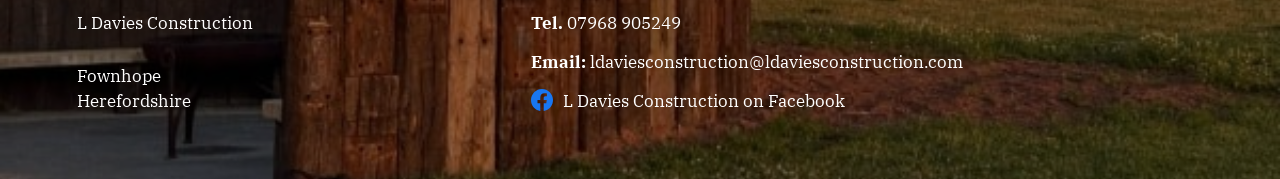
==== commit e6eb0366: "Update email and link text for consistency" ====
--- a/index.html
+++ b/index.html
@@ -23,10 +23,10 @@
   <button class="menu-toggle" aria-expanded="false" aria-controls="main-nav">Menu</button>
   <nav id="main-nav" class="main-nav" aria-label="Main navigation">
     <a href="#home">Home</a>
-    <a href="work.html">Our work</a>
-    <a href="#quality">Quality workmanship</a>
+    <a href="work.html">Our Work</a>
+    <a href="#quality">Quality Workmanship</a>
     <a href="#contact">Contact</a>
-    <a class="top-contact" href="mailto:ldaviesconstruction@ldaviesconstruction.com?subject=Website%20Enquiry%20-%20L%20Davies%20Construction">Get in touch</a>
+    <a class="top-contact" href="mailto:ldaviesconstruction@outlook.com?subject=Website%20Enquiry%20-%20L%20Davies%20Construction">Get in touch</a>
   </nav>
 </header>
 
@@ -38,7 +38,7 @@
       <h1>Quality<br>Construction<br>for Modern Living</h1>
       <p>High quality construction and<br>bespoke builds across the local area.</p>
       <div class="hero-buttons">
-        <a class="btn btn-green" href="mailto:ldaviesconstruction@ldaviesconstruction.com?subject=Website%20Enquiry%20-%20L%20Davies%20Construction">Get in touch</a>
+        <a class="btn btn-green" href="mailto:ldaviesconstruction@outlook.com?subject=Website%20Enquiry%20-%20L%20Davies%20Construction">Get in touch</a>
         <a class="btn btn-outline" href="work.html">View our work</a>
       </div>
     </div>
@@ -59,7 +59,7 @@
 
   <section id="work" class="our-work">
     <div class="section-wrap">
-      <h2>Our work</h2>
+      <h2>Our Work</h2>
       <div class="work-columns">
         <a class="work-item work-link" href="work.html?filter=extensions" aria-label="View Extensions and Renovations projects">
           <img src="assets/extension-front.jpg" alt="Completed extension and renovation">
@@ -88,7 +88,7 @@
       <img class="contact-logo" src="assets/logo.jpg" alt="L Davies Construction">
       <h2>Planning your next<br>project?</h2>
       <p class="contact-intro">Whether you’re considering an extension, renovation or something completely different, get in touch to discuss your plans.</p>
-      <a class="btn btn-light contact-cta" href="mailto:ldaviesconstruction@ldaviesconstruction.com?subject=Website%20Enquiry%20-%20L%20Davies%20Construction">Get in touch</a>
+      <a class="btn btn-light contact-cta" href="mailto:ldaviesconstruction@outlook.com?subject=Website%20Enquiry%20-%20L%20Davies%20Construction">Get in touch</a>
 
       <div class="contact-grid">
         <div>
@@ -97,7 +97,7 @@
         </div>
         <div>
           <p><strong>Tel.</strong> <a href="tel:+447968905249">07968 905249</a></p>
-          <p><strong>Email:</strong> <a href="mailto:ldaviesconstruction@ldaviesconstruction.com?subject=Website%20Enquiry%20-%20L%20Davies%20Construction">ldaviesconstruction@ldaviesconstruction.com</a></p>
+          <p><strong>Email:</strong> <a href="mailto:ldaviesconstruction@outlook.com?subject=Website%20Enquiry%20-%20L%20Davies%20Construction">ldaviesconstruction@ldaviesconstruction.com</a></p>
           <p class="facebook-line">
             <a href="https://www.facebook.com/profile.php?id=61593290774981" target="_blank" rel="noopener" aria-label="L Davies Construction on Facebook">
               <span class="facebook-icon" aria-hidden="true">
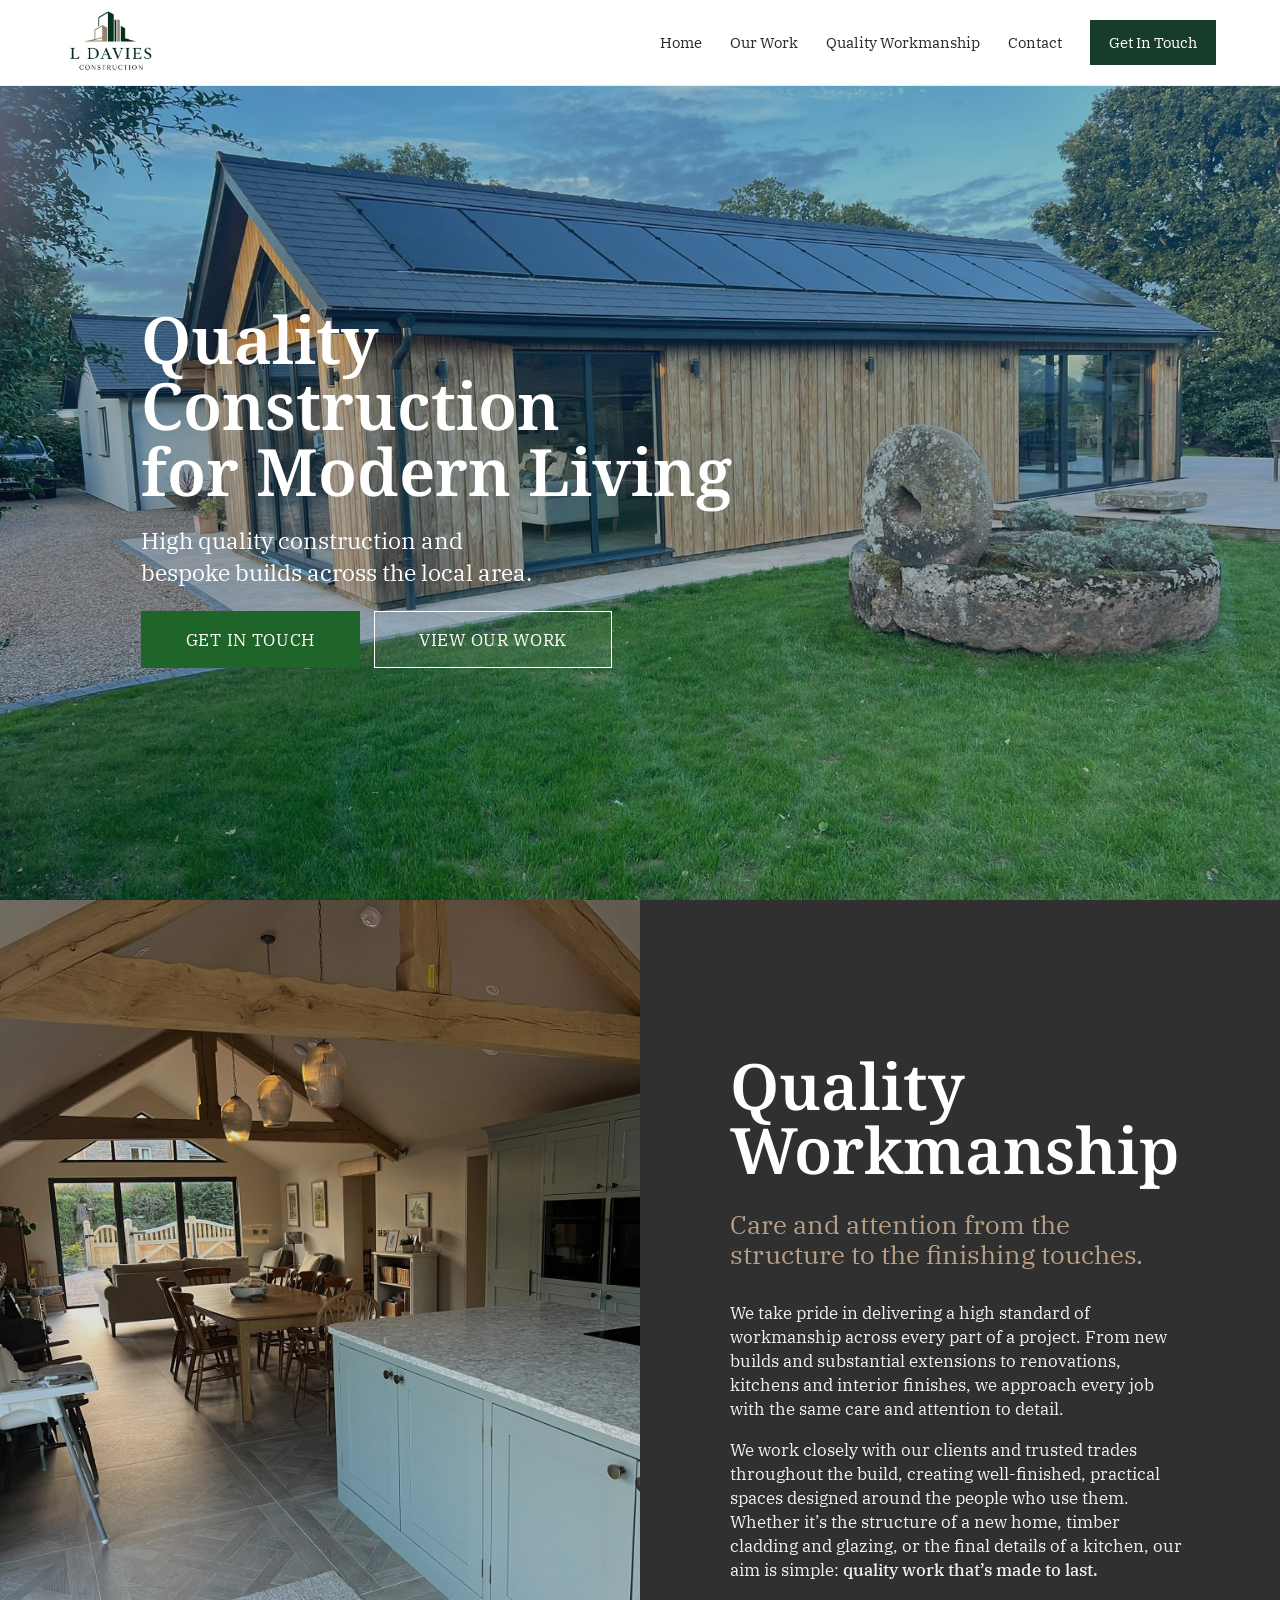
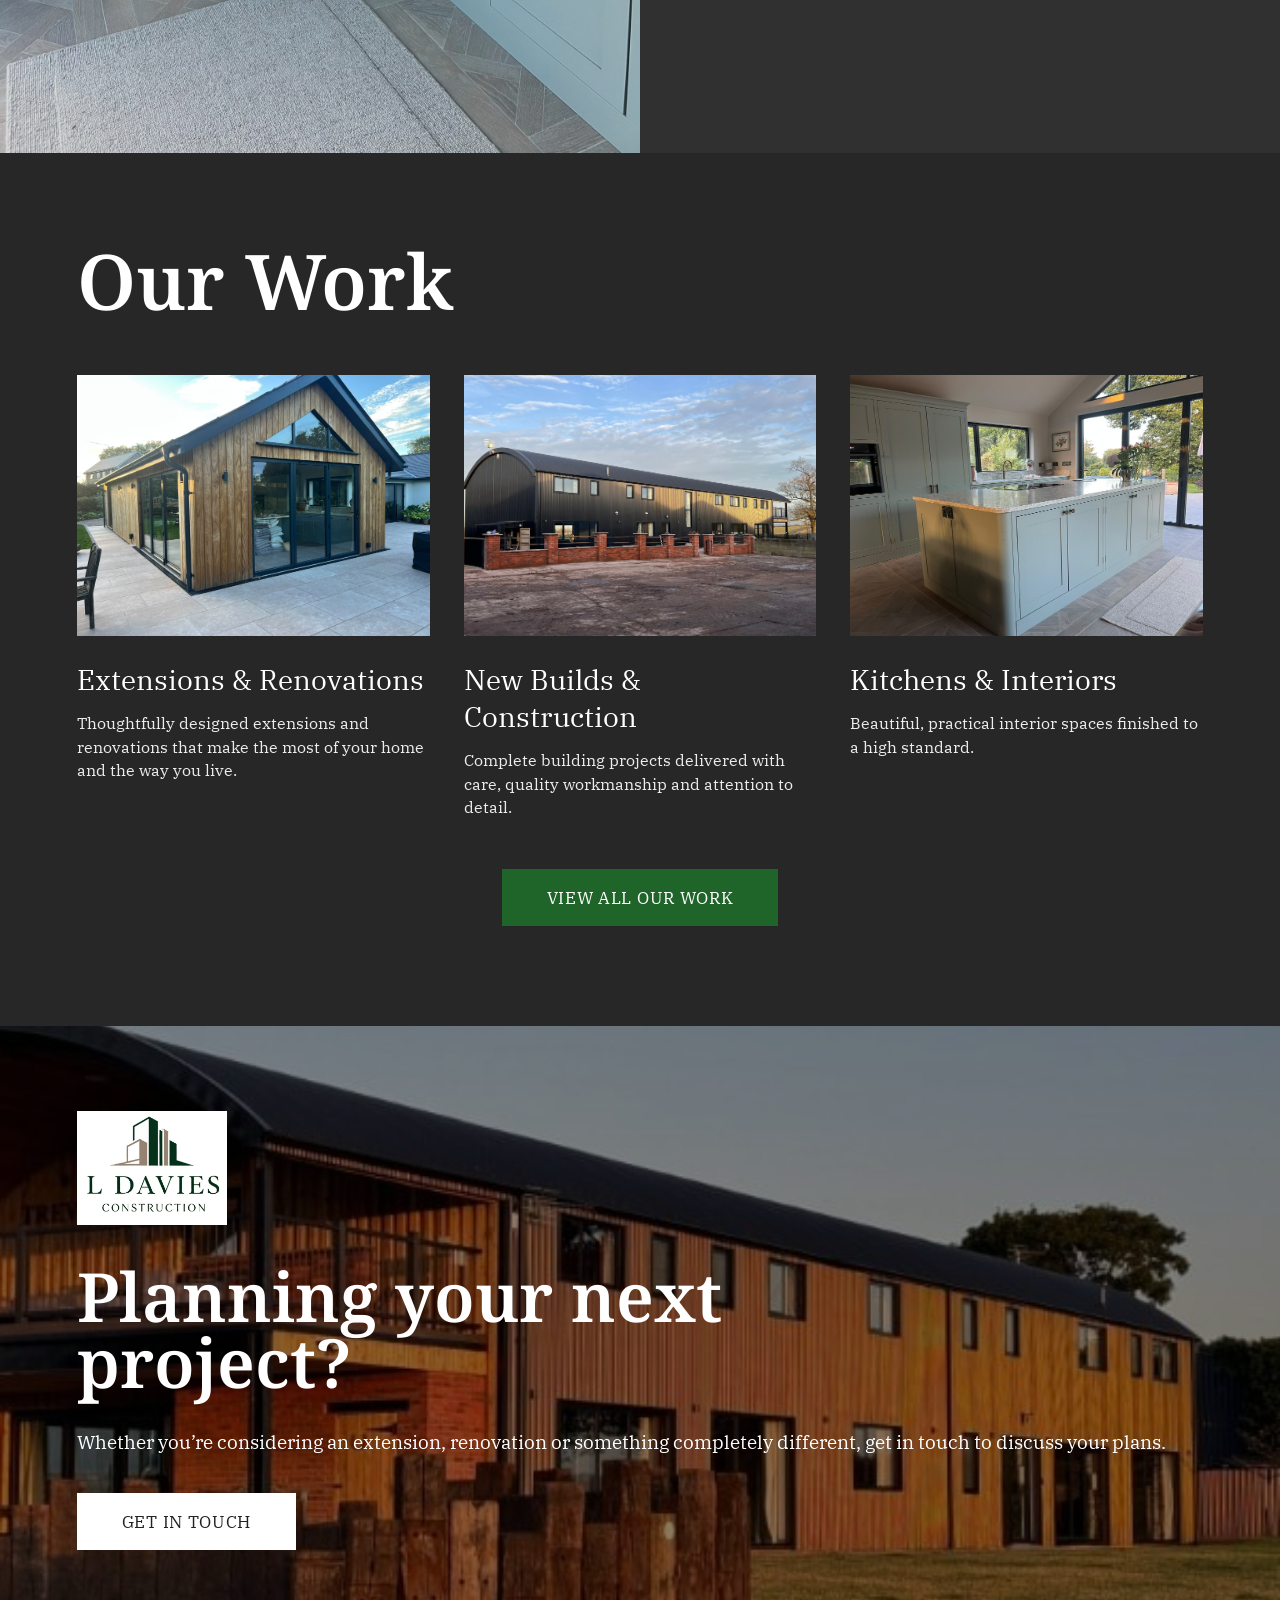
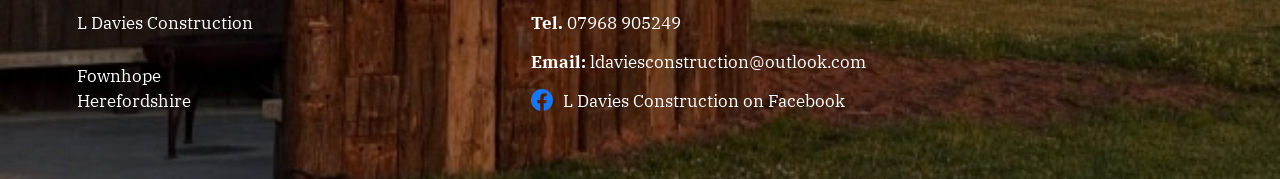
==== commit 09e8d0e0: "Add files via upload" ====
--- a/index.html
+++ b/index.html
@@ -26,7 +26,7 @@
     <a href="work.html">Our Work</a>
     <a href="#quality">Quality Workmanship</a>
     <a href="#contact">Contact</a>
-    <a class="top-contact" href="mailto:ldaviesconstruction@outlook.com?subject=Website%20Enquiry%20-%20L%20Davies%20Construction">Get in touch</a>
+    <a class="top-contact" href="mailto:ldaviesconstruction@outlook.com?subject=Website%20Enquiry%20-%20L%20Davies%20Construction">Get In Touch</a>
   </nav>
 </header>
 
@@ -38,8 +38,8 @@
       <h1>Quality<br>Construction<br>for Modern Living</h1>
       <p>High quality construction and<br>bespoke builds across the local area.</p>
       <div class="hero-buttons">
-        <a class="btn btn-green" href="mailto:ldaviesconstruction@outlook.com?subject=Website%20Enquiry%20-%20L%20Davies%20Construction">Get in touch</a>
-        <a class="btn btn-outline" href="work.html">View our work</a>
+        <a class="btn btn-green" href="mailto:ldaviesconstruction@outlook.com?subject=Website%20Enquiry%20-%20L%20Davies%20Construction">Get In Touch</a>
+        <a class="btn btn-outline" href="work.html">View Our Work</a>
       </div>
     </div>
   </section>
@@ -77,7 +77,7 @@
           <p>Beautiful, practical interior spaces finished to a high standard.</p>
         </a>
       </div>
-      <div class="work-all-link"><a class="btn btn-green" href="work.html">View all our work</a></div>
+      <div class="work-all-link"><a class="btn btn-green" href="work.html">View All Our Work</a></div>
     </div>
   </section>
 
@@ -88,7 +88,7 @@
       <img class="contact-logo" src="assets/logo.jpg" alt="L Davies Construction">
       <h2>Planning your next<br>project?</h2>
       <p class="contact-intro">Whether you’re considering an extension, renovation or something completely different, get in touch to discuss your plans.</p>
-      <a class="btn btn-light contact-cta" href="mailto:ldaviesconstruction@outlook.com?subject=Website%20Enquiry%20-%20L%20Davies%20Construction">Get in touch</a>
+      <a class="btn btn-light contact-cta" href="mailto:ldaviesconstruction@outlook.com?subject=Website%20Enquiry%20-%20L%20Davies%20Construction">Get In Touch</a>
 
       <div class="contact-grid">
         <div>
@@ -97,7 +97,7 @@
         </div>
         <div>
           <p><strong>Tel.</strong> <a href="tel:+447968905249">07968 905249</a></p>
-          <p><strong>Email:</strong> <a href="mailto:ldaviesconstruction@outlook.com?subject=Website%20Enquiry%20-%20L%20Davies%20Construction">ldaviesconstruction@ldaviesconstruction.com</a></p>
+          <p><strong>Email:</strong> <a href="mailto:ldaviesconstruction@outlook.com?subject=Website%20Enquiry%20-%20L%20Davies%20Construction">ldaviesconstruction@outlook.com</a></p>
           <p class="facebook-line">
             <a href="https://www.facebook.com/profile.php?id=61593290774981" target="_blank" rel="noopener" aria-label="L Davies Construction on Facebook">
               <span class="facebook-icon" aria-hidden="true">
